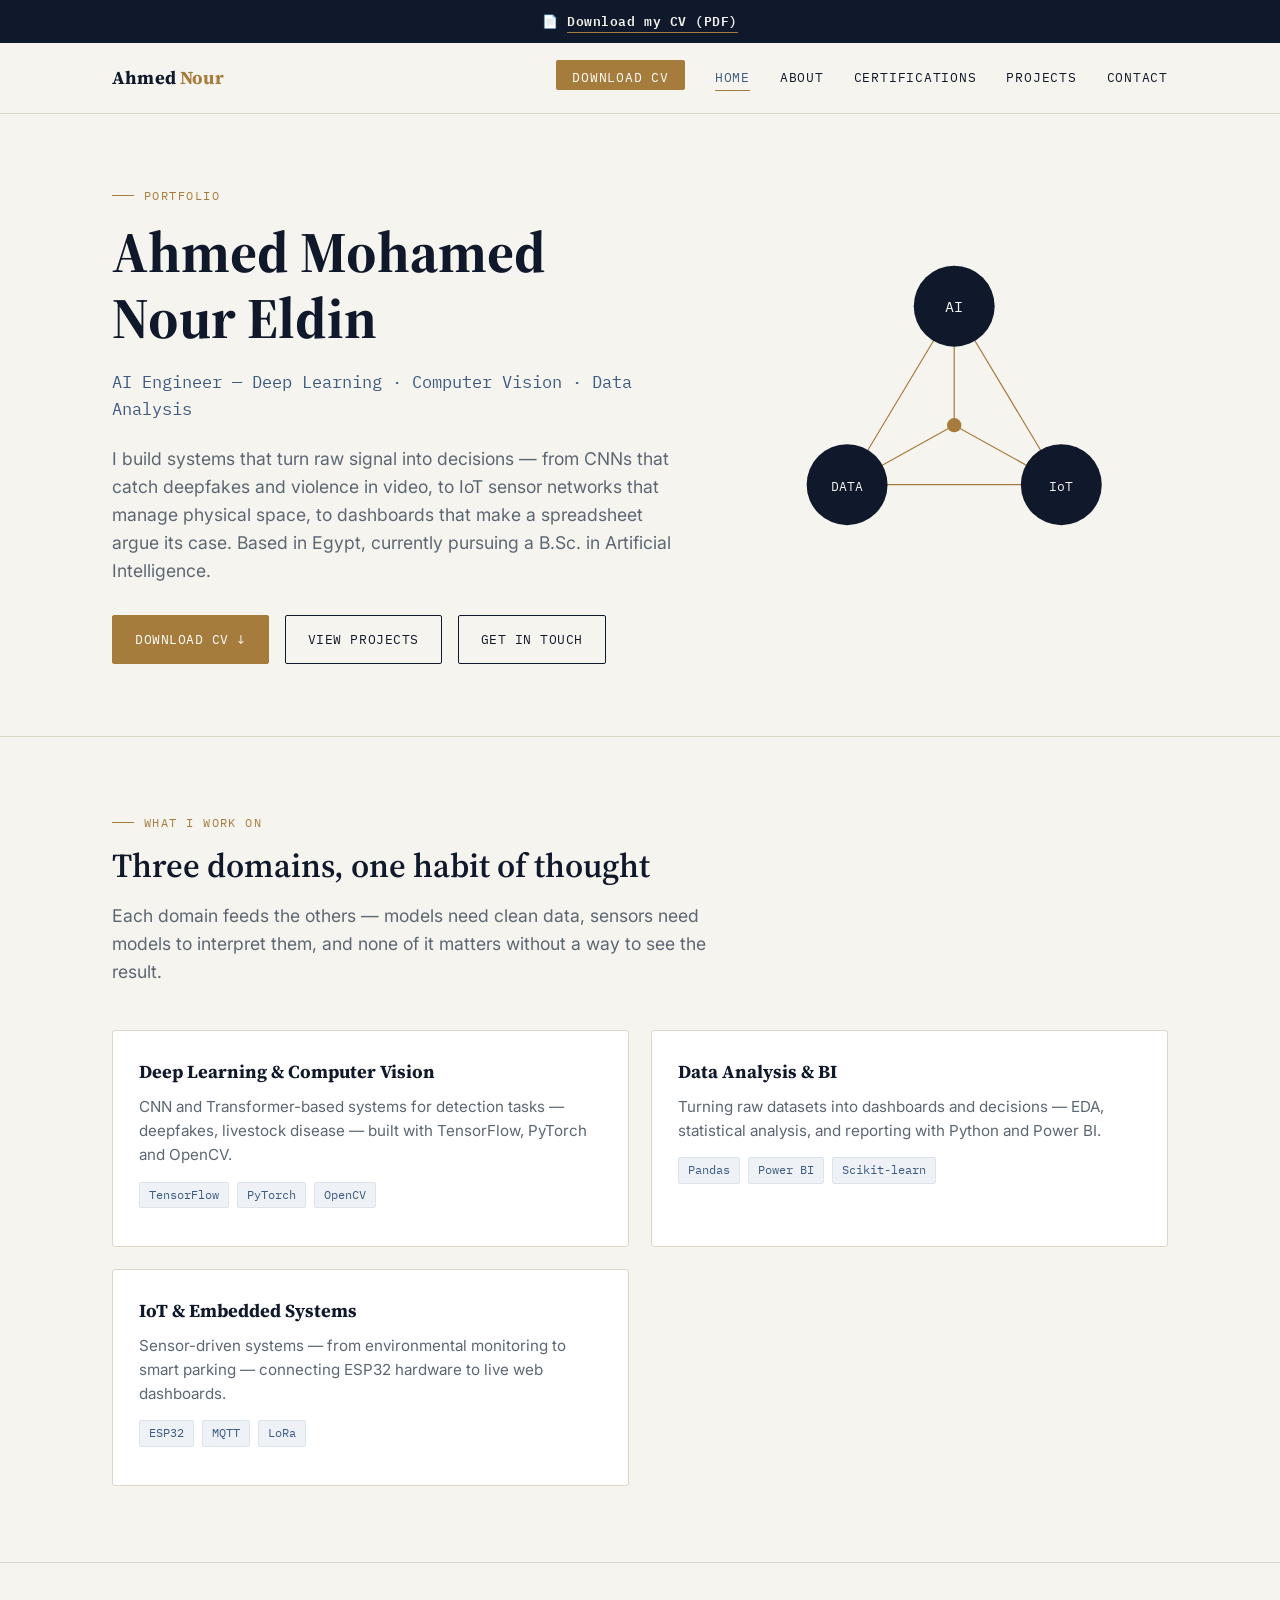
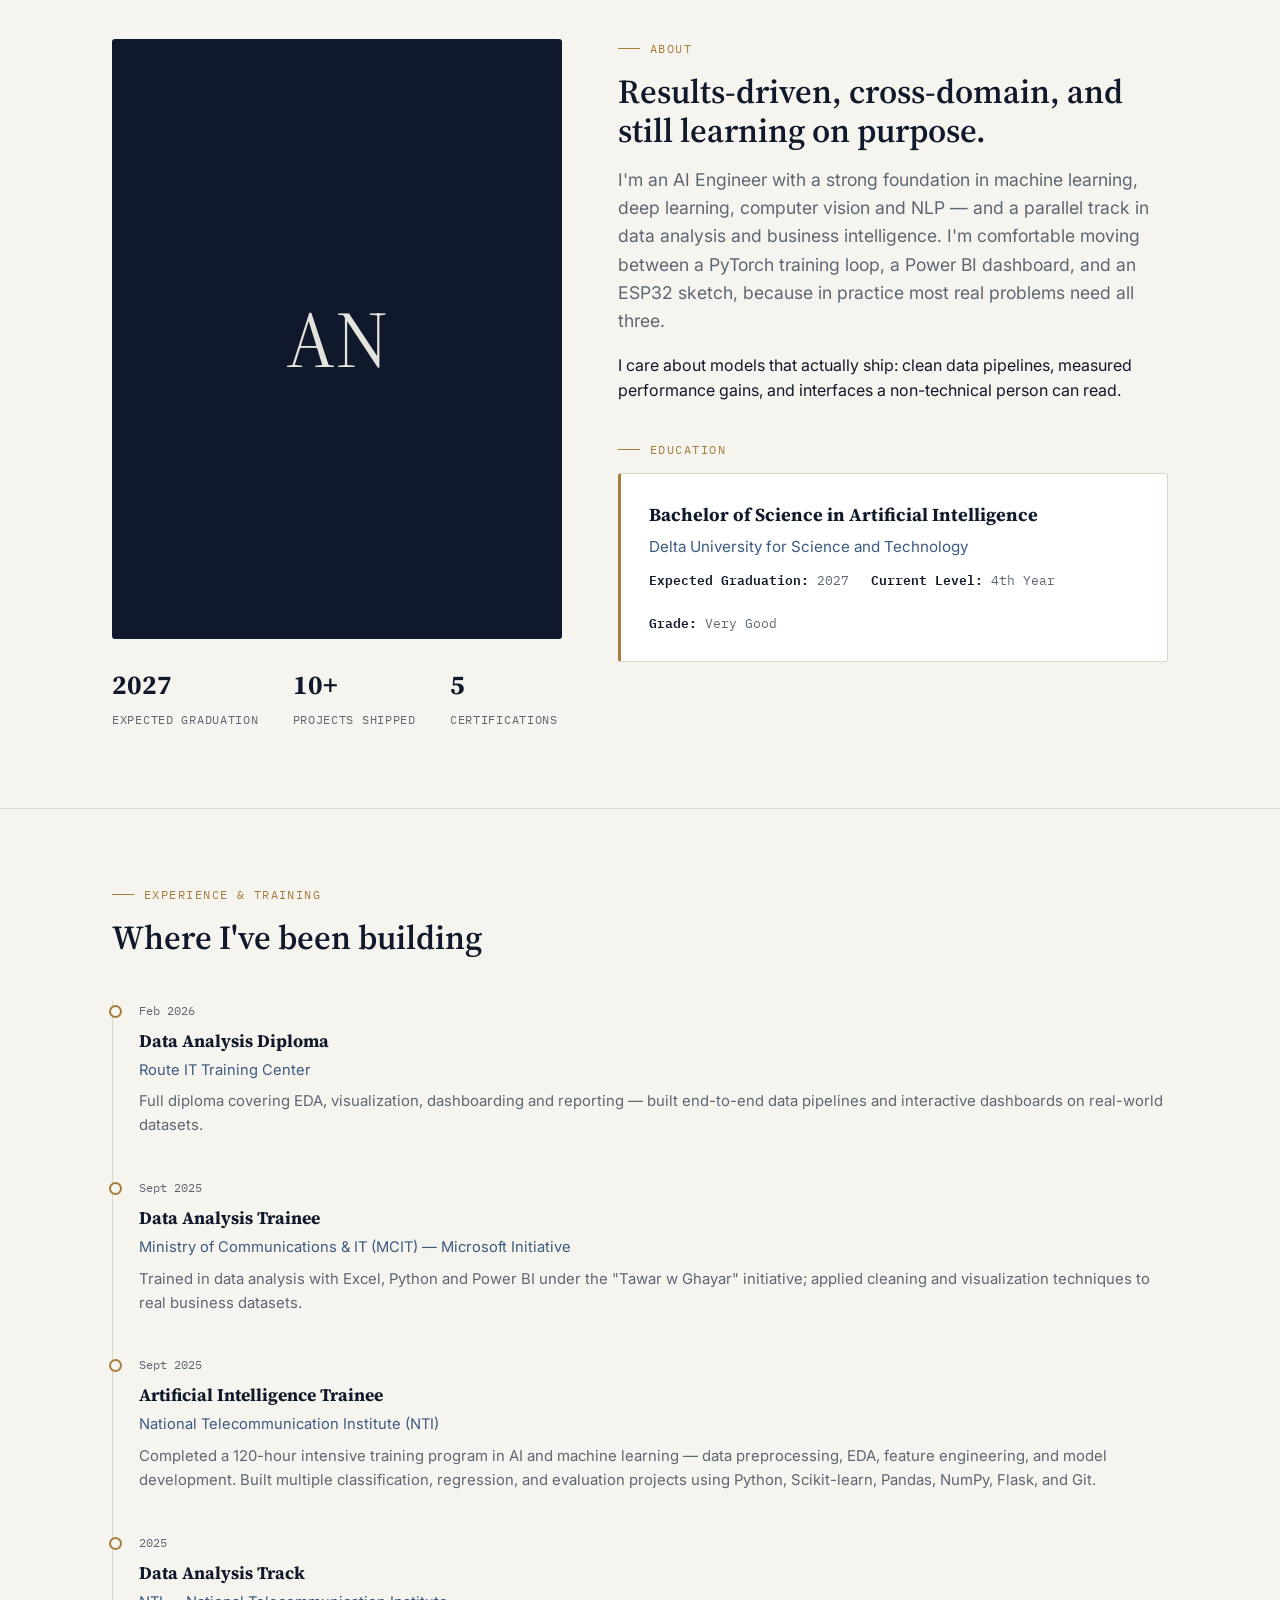
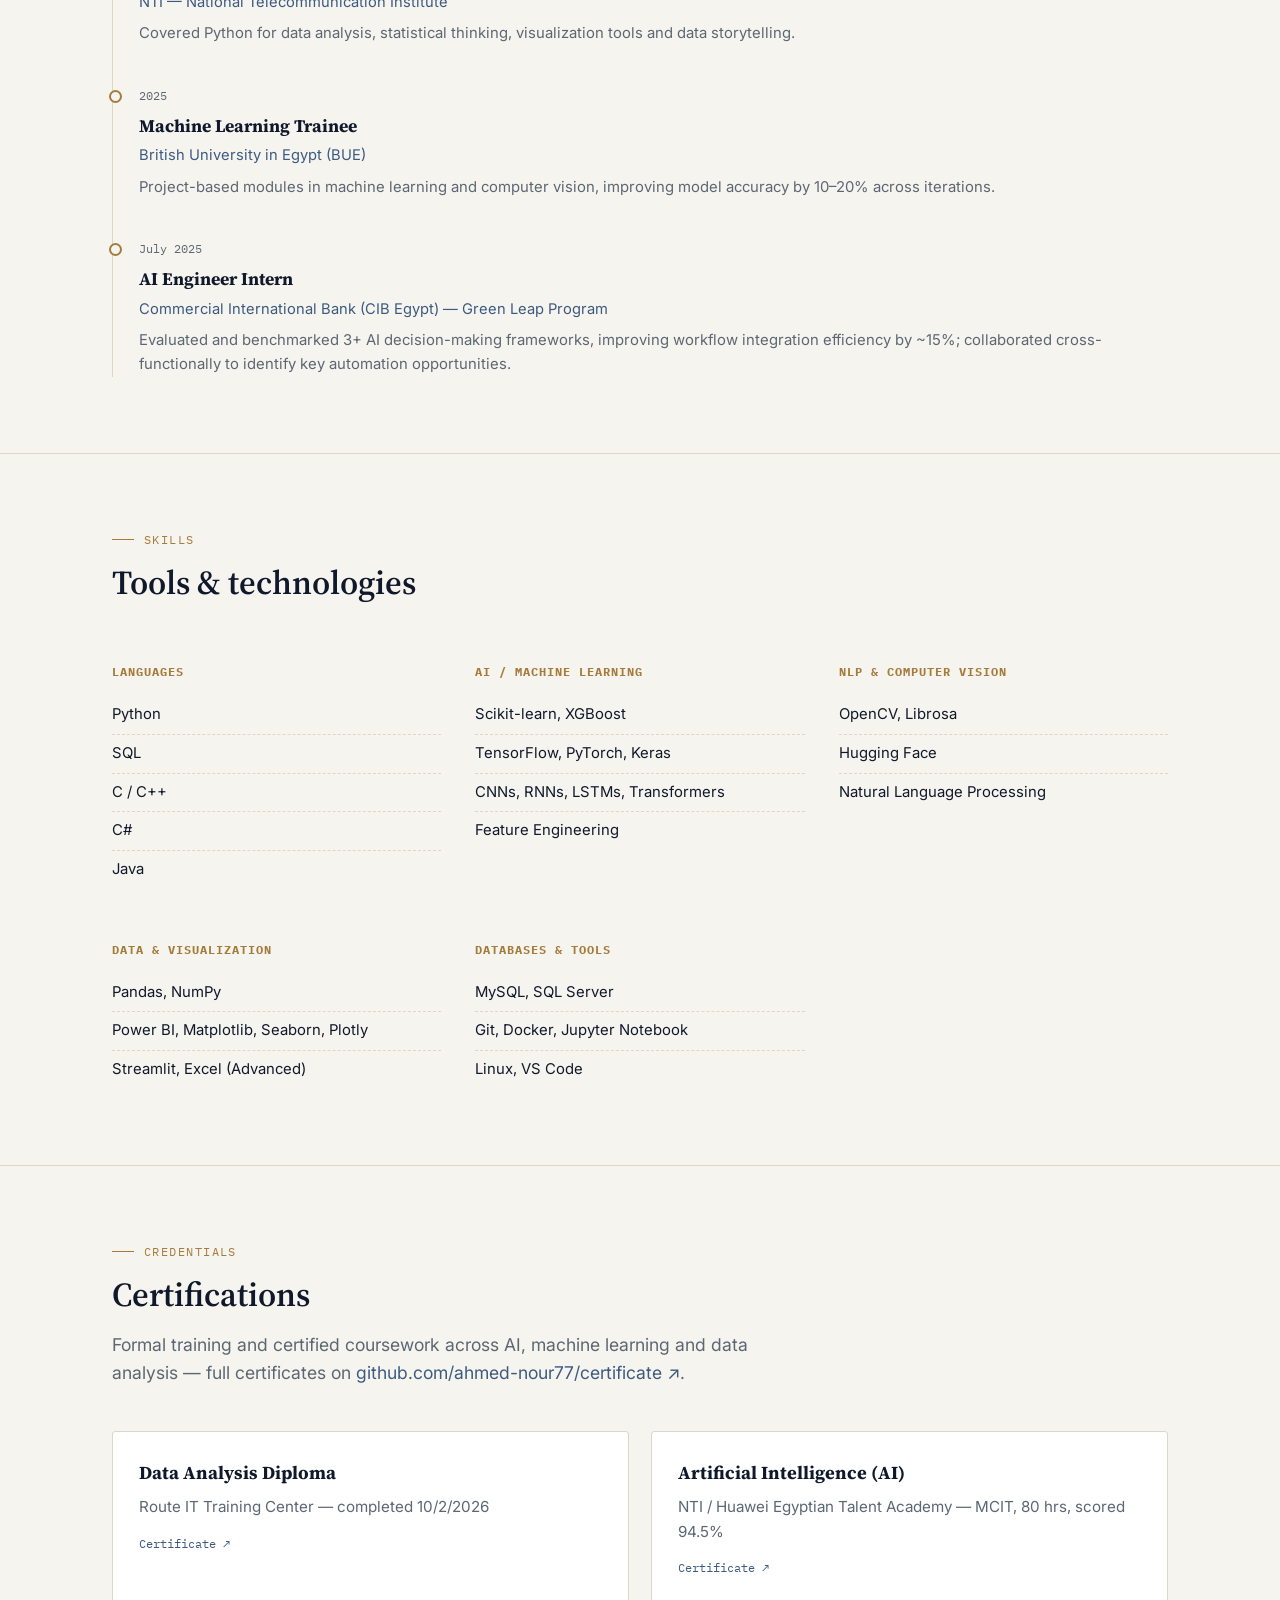
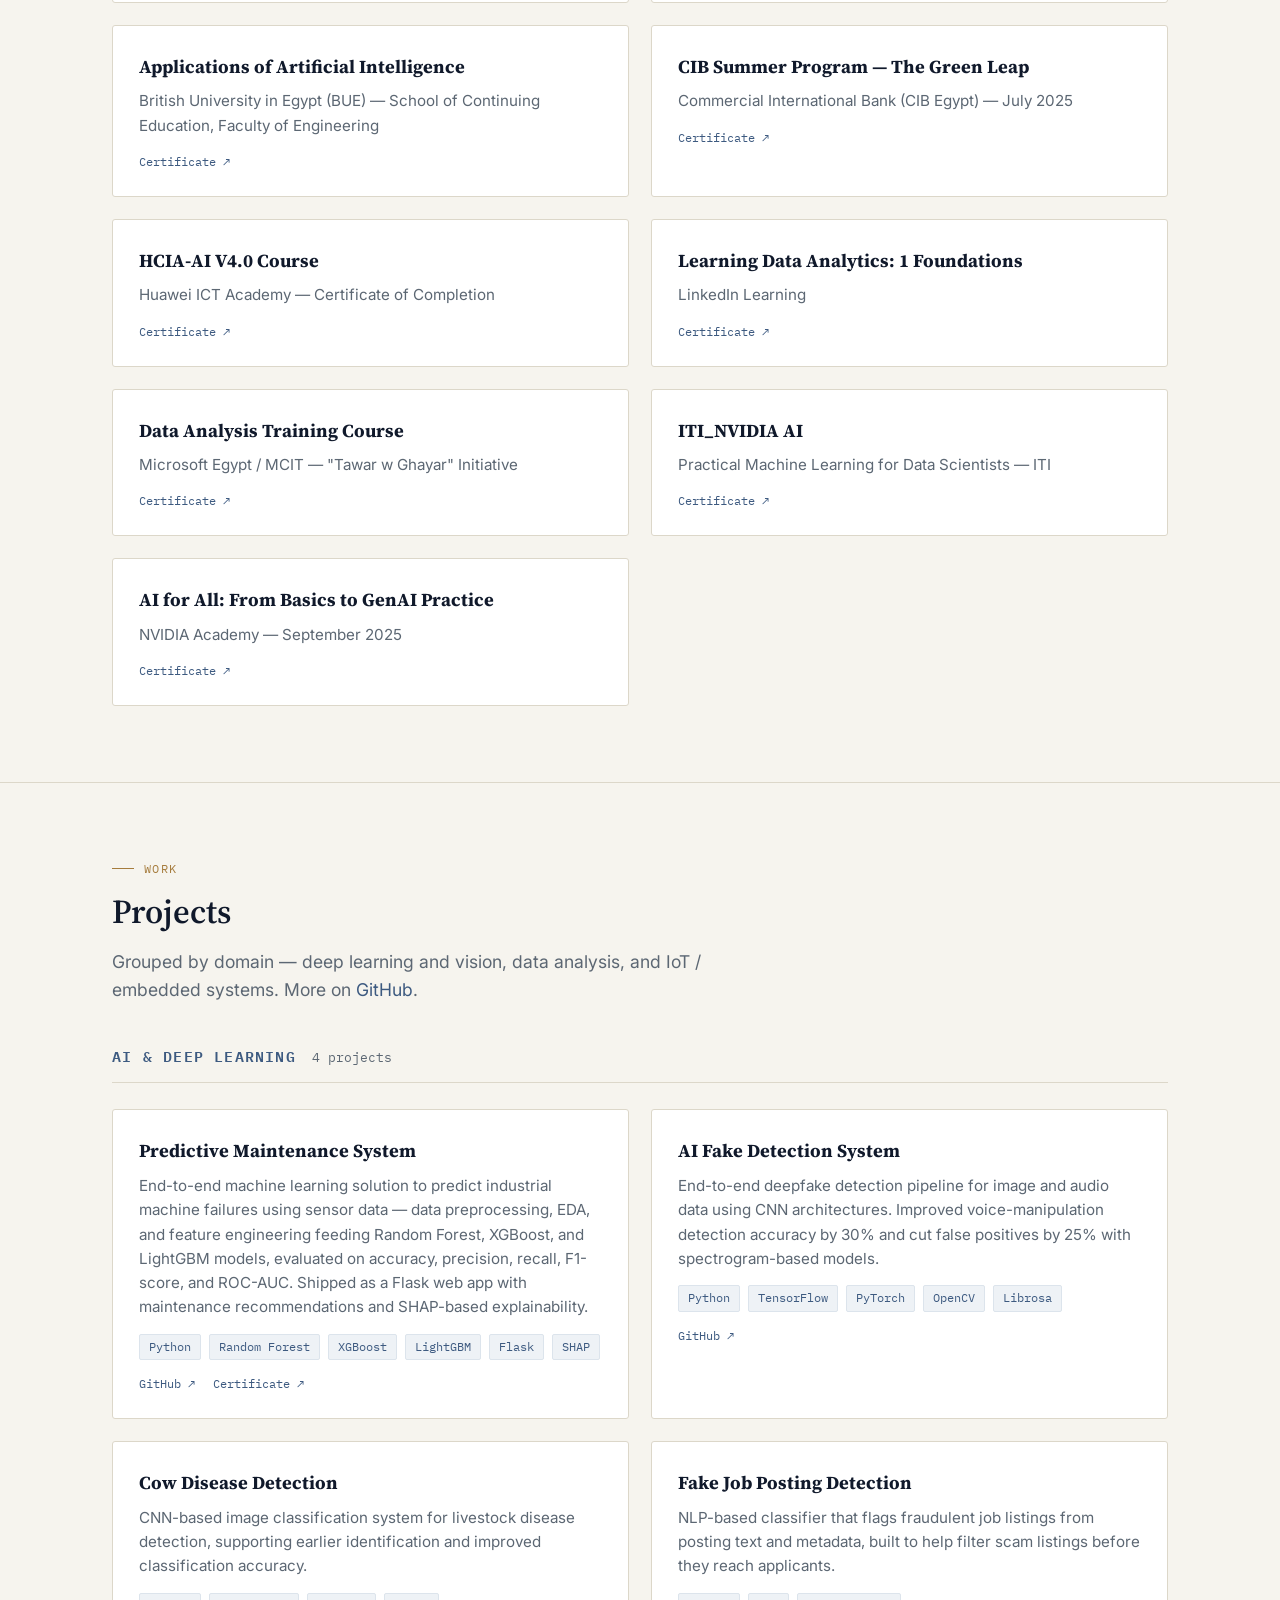
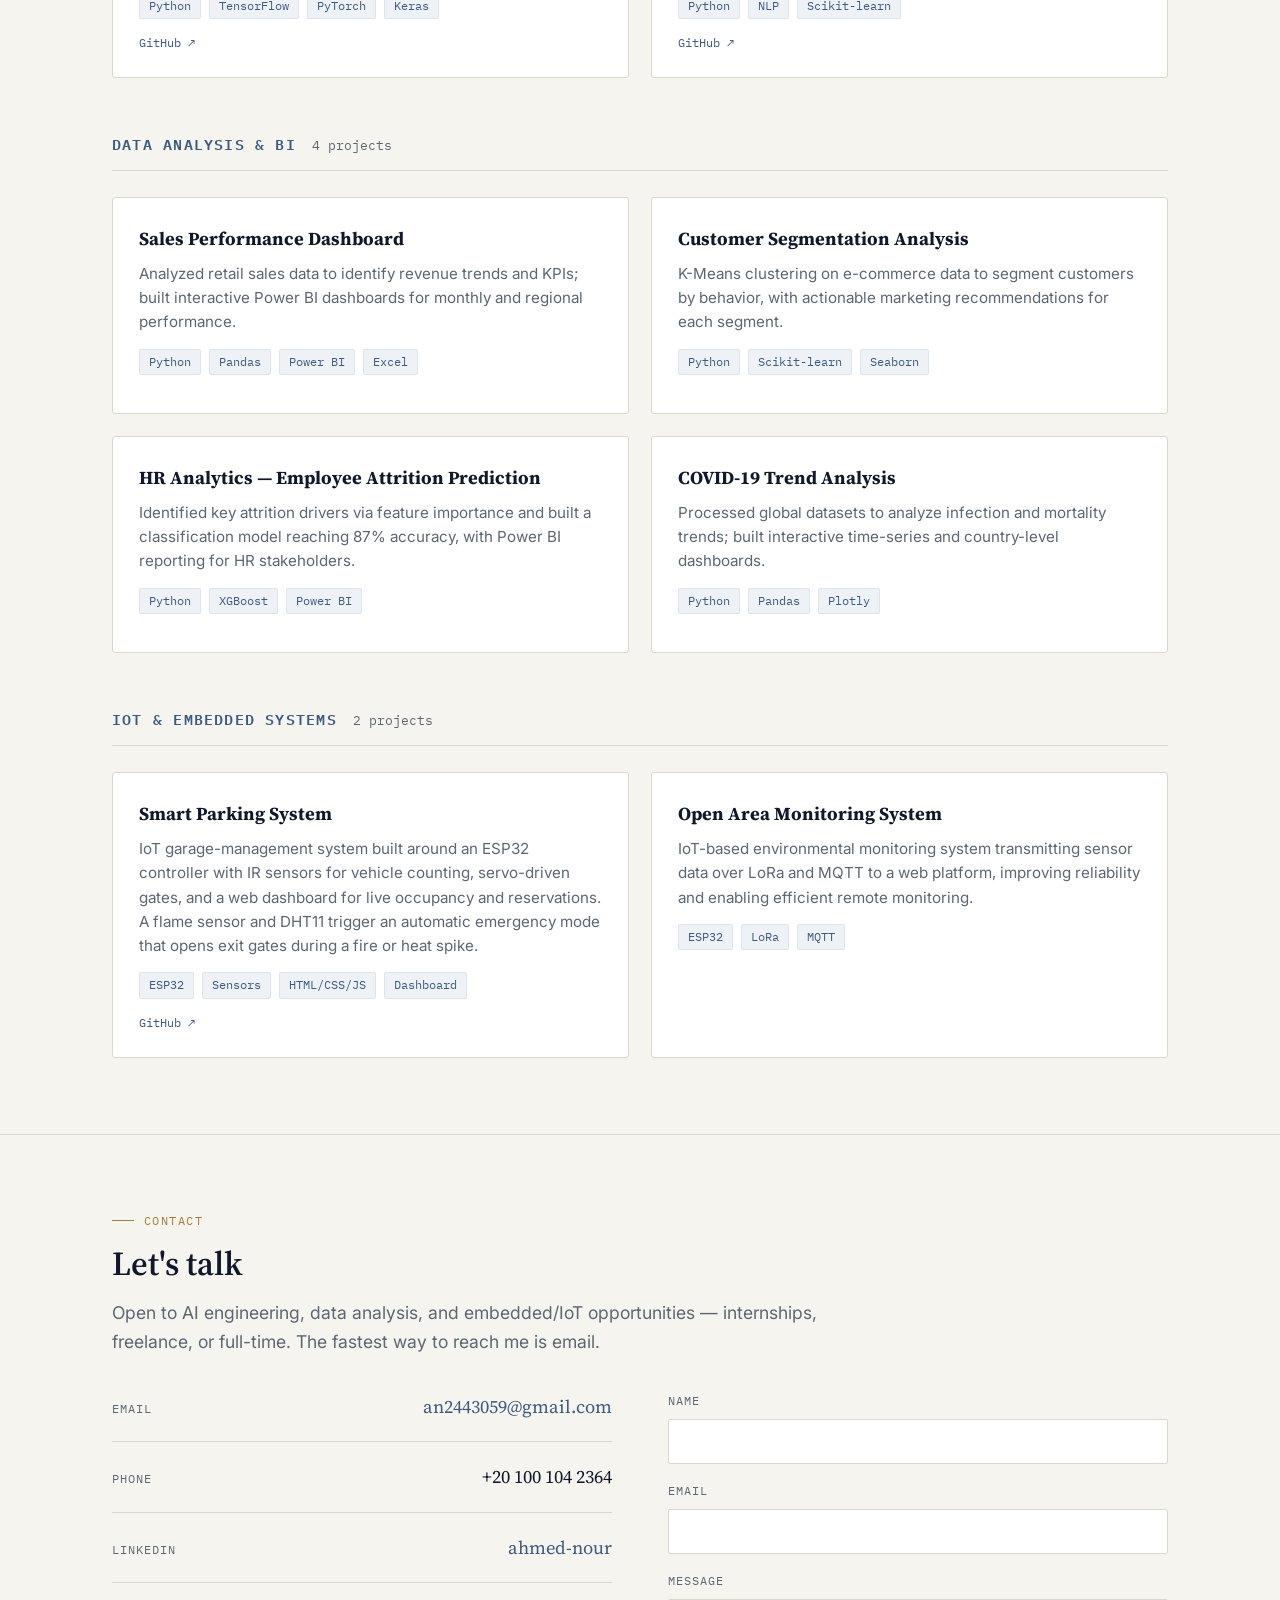
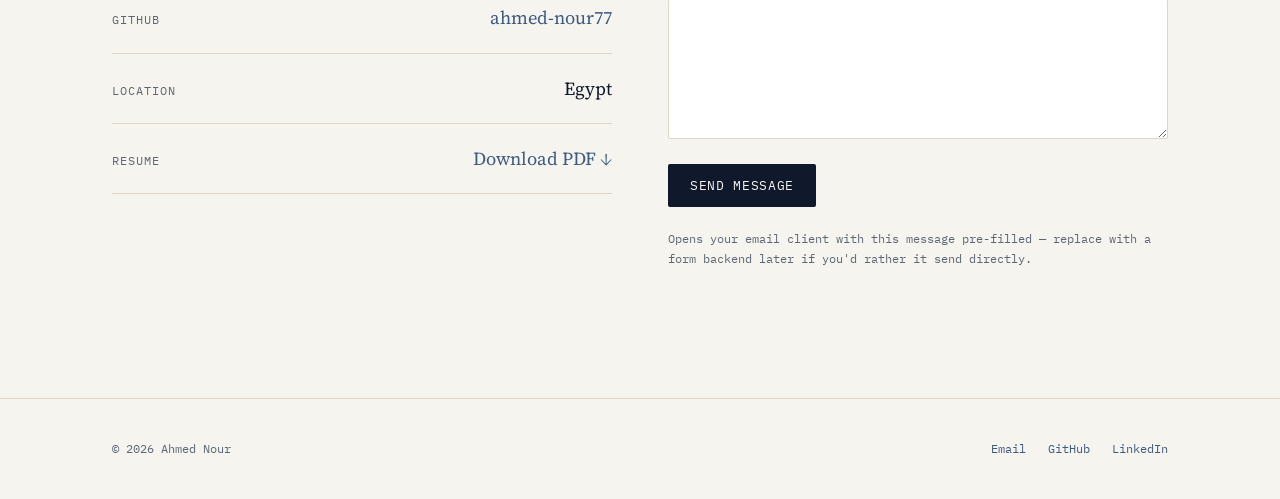
==== portfolio (2).html @ db475f14 "Initial commit" ====
<!DOCTYPE html>
<html lang="en">
<head>
<meta charset="UTF-8">
<meta name="viewport" content="width=device-width, initial-scale=1.0">
<title>Ahmed Nour — AI &amp; Data Engineer</title>
<meta name="description" content="Portfolio of Ahmed Mohamed Nour Eldin — AI Engineer specializing in deep learning, computer vision, data analysis and embedded systems.">
<style>
@import url('https://fonts.googleapis.com/css2?family=Source+Serif+4:opsz,wght@8..60,400;8..60,500;8..60,600;8..60,700&family=Inter:wght@400;500;600&family=IBM+Plex+Mono:wght@400;500&display=swap');

:root{
  --ink:#10192B; --paper:#F6F4EE; --steel:#3D5A80; --steel-dim:#6B85A3;
  --brass:#A67C3D; --slate:#5C6773; --line:#DCD7C9; --card:#FFFFFF;
  --serif:'Source Serif 4', Georgia, serif;
  --sans:'Inter', -apple-system, BlinkMacSystemFont, sans-serif;
  --mono:'IBM Plex Mono', 'Courier New', monospace;
  --wrap:1120px;
}
*{ box-sizing:border-box; }
html{ scroll-behavior:smooth; }
body{ margin:0; background:var(--paper); color:var(--ink); font-family:var(--sans); font-size:16px; line-height:1.6; -webkit-font-smoothing:antialiased; }
a{ color:var(--steel); text-decoration:none; }
a:hover{ color:var(--brass); }
a:focus-visible, button:focus-visible{ outline:2px solid var(--brass); outline-offset:3px; }
img, svg{ max-width:100%; display:block; }
.wrap{ max-width:var(--wrap); margin:0 auto; padding:0 32px; }
h1,h2,h3{ font-family:var(--serif); font-weight:600; line-height:1.15; margin:0 0 .5em 0; color:var(--ink); }
h1{ font-size:clamp(2.4rem,5vw,3.6rem); font-weight:700; }
h2{ font-size:clamp(1.6rem,3vw,2.1rem); }
h3{ font-size:1.2rem; }
p{ margin:0 0 1em 0; color:var(--ink); }
.lede{ color:var(--slate); font-size:1.1rem; }
.eyebrow{ font-family:var(--mono); font-size:.75rem; letter-spacing:.12em; text-transform:uppercase; color:var(--brass); display:flex; align-items:center; gap:10px; margin-bottom:14px; }
.eyebrow::before{ content:""; width:22px; height:1px; background:var(--brass); display:inline-block; }

/* Prominent CV bar at the very top */
.cv-bar{
  background:var(--ink); color:var(--paper); text-align:center;
  font-family:var(--mono); font-size:.8rem; letter-spacing:.04em;
  padding:11px 16px;
}
.cv-bar a{ color:var(--paper); border-bottom:1px solid var(--brass); font-weight:600; }
.cv-bar a:hover{ color:var(--brass); }

header.site{ border-bottom:1px solid var(--line); background:rgba(246,244,238,.92); backdrop-filter:blur(6px); position:sticky; top:0; z-index:50; }
.nav{ display:flex; align-items:center; justify-content:space-between; padding:20px 32px; max-width:var(--wrap); margin:0 auto; }
.brand{ font-family:var(--serif); font-weight:700; font-size:1.15rem; color:var(--ink); letter-spacing:.01em; }
.brand span{ color:var(--brass); }
.nav-links{ display:flex; align-items:center; gap:30px; list-style:none; margin:0; padding:0; font-family:var(--mono); font-size:.8rem; letter-spacing:.06em; text-transform:uppercase; }
.nav-links a{ color:var(--ink); padding-bottom:4px; border-bottom:1px solid transparent; }
.nav-links a:hover, .nav-links a.active{ color:var(--steel); border-bottom-color:var(--brass); }
.nav-cv{ background:var(--brass); color:#fff !important; padding:9px 16px; border-radius:2px; border-bottom:none !important; }
.nav-cv:hover{ background:var(--ink); color:var(--paper) !important; }
.nav-toggle{ display:none; }
@media (max-width:760px){
  .nav-links{ position:fixed; inset:64px 0 auto 0; background:var(--paper); flex-direction:column; align-items:flex-start; gap:0; border-bottom:1px solid var(--line); max-height:0; overflow:hidden; transition:max-height .25s ease; }
  .nav-links.open{ max-height:360px; }
  .nav-links li{ border-top:1px solid var(--line); width:100%; }
  .nav-links a{ display:block; padding:16px 32px; border-bottom:none; }
  .nav-cv{ margin:14px 32px; display:inline-block; }
  .nav-toggle{ display:block; background:none; border:1px solid var(--line); border-radius:4px; width:38px; height:34px; cursor:pointer; position:relative; }
  .nav-toggle span, .nav-toggle::before, .nav-toggle::after{ content:""; position:absolute; left:8px; right:8px; height:1.5px; background:var(--ink); }
  .nav-toggle::before{ top:11px; } .nav-toggle span{ top:16.5px; } .nav-toggle::after{ top:22px; }
}

.hero{ padding:72px 0 72px; position:relative; overflow:hidden; }
.hero-grid{ display:grid; grid-template-columns:1.15fr .85fr; gap:48px; align-items:center; }
.hero h1{ margin-bottom:.3em; }
.hero .role{ font-family:var(--mono); color:var(--steel); font-size:1.05rem; margin-bottom:22px; }
.hero .actions{ display:flex; gap:16px; margin-top:30px; flex-wrap:wrap; }
.btn{ font-family:var(--mono); font-size:.82rem; letter-spacing:.04em; text-transform:uppercase; padding:13px 22px; border:1px solid var(--ink); border-radius:2px; display:inline-block; color:var(--ink); transition:background .15s,color .15s,border-color .15s; cursor:pointer; }
.btn:hover{ background:var(--ink); color:var(--paper); }
.btn.primary{ background:var(--brass); color:#fff; border-color:var(--brass); }
.btn.primary:hover{ background:var(--ink); border-color:var(--ink); color:var(--paper); }
@media (max-width:820px){ .hero-grid{ grid-template-columns:1fr; } .hero .diagram{ order:-1; max-width:280px; margin:0 auto 20px; } }

section{ padding:76px 0; border-top:1px solid var(--line); }
section.no-border{ border-top:none; }
.section-head{ max-width:640px; margin-bottom:44px; }

.domain{ margin-bottom:58px; } .domain:last-child{ margin-bottom:0; }
.domain-head{ display:flex; align-items:baseline; gap:16px; margin-bottom:26px; border-bottom:1px solid var(--line); padding-bottom:14px; }
.domain-head h3{ font-family:var(--mono); text-transform:uppercase; letter-spacing:.08em; font-size:.95rem; color:var(--steel); margin:0; }
.domain-head .count{ font-family:var(--mono); color:var(--slate); font-size:.8rem; }

.grid{ display:grid; grid-template-columns:repeat(2,1fr); gap:22px; }
@media (max-width:720px){ .grid{ grid-template-columns:1fr; } }
.card{ background:var(--card); border:1px solid var(--line); padding:26px 26px 24px; border-radius:3px; transition:border-color .15s; }
.card:hover{ border-color:var(--steel); }
.card h4{ font-family:var(--serif); font-size:1.15rem; margin:0 0 8px; color:var(--ink); }
.card p{ color:var(--slate); font-size:.95rem; margin-bottom:14px; }
.tags{ display:flex; flex-wrap:wrap; gap:8px; margin-bottom:14px; }
.tag{ font-family:var(--mono); font-size:.72rem; color:var(--steel); background:#EEF2F6; border:1px solid #DCE4EC; padding:3px 9px; border-radius:2px; }
.card-links{ display:flex; gap:18px; font-family:var(--mono); font-size:.78rem; }
.card-links a::after{ content:" ↗"; }

.skill-cols{ display:grid; grid-template-columns:repeat(3,1fr); gap:34px; }
@media (max-width:820px){ .skill-cols{ grid-template-columns:1fr 1fr; } }
@media (max-width:560px){ .skill-cols{ grid-template-columns:1fr; } }
.skill-col h4{ font-family:var(--mono); font-size:.78rem; letter-spacing:.08em; text-transform:uppercase; color:var(--brass); margin-bottom:14px; }
.skill-col ul{ list-style:none; margin:0; padding:0; }
.skill-col li{ padding:7px 0; border-bottom:1px dashed var(--line); font-size:.93rem; color:var(--ink); }
.skill-col li:last-child{ border-bottom:none; }

.timeline{ position:relative; padding-left:26px; border-left:1px solid var(--line); }
.tl-item{ position:relative; padding-bottom:40px; } .tl-item:last-child{ padding-bottom:0; }
.tl-item::before{ content:""; position:absolute; left:-30px; top:4px; width:9px; height:9px; border-radius:50%; background:var(--paper); border:2px solid var(--brass); }
.tl-date{ font-family:var(--mono); font-size:.78rem; color:var(--slate); margin-bottom:6px; display:block; }
.tl-item h4{ font-family:var(--serif); font-size:1.1rem; margin:0 0 4px; }
.tl-item .org{ color:var(--steel); font-size:.92rem; margin-bottom:8px; display:block; }
.tl-item p{ color:var(--slate); font-size:.93rem; margin-bottom:0; }

/* Education card */
.edu-card{ background:var(--card); border:1px solid var(--line); border-left:3px solid var(--brass); border-radius:3px; padding:26px 28px; }
.edu-card h4{ margin:0 0 6px; font-family:var(--serif); font-size:1.15rem; }
.edu-card .school{ color:var(--steel); font-size:.95rem; margin-bottom:10px; display:block; }
.edu-meta{ display:flex; gap:22px; flex-wrap:wrap; font-family:var(--mono); font-size:.8rem; color:var(--slate); margin-top:10px; }
.edu-meta b{ color:var(--ink); font-weight:600; }

footer.site{ border-top:1px solid var(--line); padding:40px 0; margin-top:40px; }
.footer-row{ display:flex; justify-content:space-between; align-items:center; flex-wrap:wrap; gap:16px; font-family:var(--mono); font-size:.78rem; color:var(--slate); }
.footer-links{ display:flex; gap:22px; }

.about-grid{ display:grid; grid-template-columns:.9fr 1.1fr; gap:56px; }
@media (max-width:820px){ .about-grid{ grid-template-columns:1fr; } }
.about-photo{ width:100%; aspect-ratio:3/4; background:var(--ink); border-radius:3px; position:relative; overflow:hidden; }
.about-photo .initials{ position:absolute; inset:0; display:flex; align-items:center; justify-content:center; font-family:var(--serif); font-size:5rem; color:rgba(246,244,238,.92); }
.stat-row{ display:flex; gap:34px; margin-top:24px; flex-wrap:wrap; }
.stat{ font-family:var(--mono); }
.stat b{ display:block; font-family:var(--serif); font-size:1.7rem; color:var(--ink); }
.stat span{ font-size:.74rem; color:var(--slate); text-transform:uppercase; letter-spacing:.06em; }

.contact-grid{ display:grid; grid-template-columns:1fr 1fr; gap:56px; }
@media (max-width:820px){ .contact-grid{ grid-template-columns:1fr; } }
.contact-list{ list-style:none; margin:0; padding:0; }
.contact-list li{ padding:20px 0; border-bottom:1px solid var(--line); display:flex; justify-content:space-between; align-items:baseline; gap:16px; }
.contact-list li:first-child{ padding-top:0; }
.contact-list .label{ font-family:var(--mono); font-size:.74rem; text-transform:uppercase; letter-spacing:.08em; color:var(--slate); }
.contact-list .value{ font-family:var(--serif); font-size:1.15rem; }
form.contact-form{ display:flex; flex-direction:column; gap:18px; }
.field label{ display:block; font-family:var(--mono); font-size:.74rem; text-transform:uppercase; letter-spacing:.08em; color:var(--slate); margin-bottom:8px; }
.field input, .field textarea{ width:100%; border:1px solid var(--line); background:var(--card); padding:12px 14px; font-family:var(--sans); font-size:.95rem; border-radius:2px; color:var(--ink); }
.field input:focus, .field textarea:focus{ outline:none; border-color:var(--steel); }
form.contact-form button{ font-family:var(--mono); text-transform:uppercase; letter-spacing:.05em; font-size:.82rem; padding:13px 22px; background:var(--ink); color:var(--paper); border:none; border-radius:2px; cursor:pointer; align-self:flex-start; transition:background .15s; }
form.contact-form button:hover{ background:var(--brass); }
.form-note{ font-family:var(--mono); font-size:.78rem; color:var(--slate); margin-top:4px; }

.center{ text-align:center; }
.max-w{ max-width:720px; }
</style>
</head>
<body>

<div class="cv-bar">📄 <a href="Ahmed_Nour_CV.pdf" download>Download my CV (PDF)</a></div>

<header class="site">
  <nav class="nav">
    <a class="brand" href="#home">Ahmed <span>Nour</span></a>
    <button class="nav-toggle" aria-label="Toggle menu"><span></span></button>
    <ul class="nav-links">
      <li><a class="nav-cv" href="Ahmed_Nour_CV.pdf" download>Download CV</a></li>
      <li><a href="#home">Home</a></li>
      <li><a href="#about">About</a></li>
      <li><a href="#certifications">Certifications</a></li>
      <li><a href="#projects">Projects</a></li>
      <li><a href="#contact">Contact</a></li>
    </ul>
  </nav>
</header>

<main>

  <!-- ================= HOME ================= -->
  <section id="home" class="hero no-border">
    <div class="wrap hero-grid">
      <div>
        <div class="eyebrow">Portfolio</div>
        <h1>Ahmed Mohamed<br>Nour Eldin</h1>
        <div class="role">AI Engineer — Deep Learning · Computer Vision · Data Analysis</div>
        <p class="lede max-w">I build systems that turn raw signal into decisions — from CNNs that catch deepfakes and violence in video, to IoT sensor networks that manage physical space, to dashboards that make a spreadsheet argue its case. Based in Egypt, currently pursuing a B.Sc. in Artificial Intelligence.</p>
        <div class="actions">
          <a class="btn primary" href="Ahmed_Nour_CV.pdf" download>Download CV ↓</a>
          <a class="btn" href="#projects">View Projects</a>
          <a class="btn" href="#contact">Get in Touch</a>
        </div>
      </div>
      <div class="diagram" aria-hidden="true">
        <svg viewBox="0 0 360 360" xmlns="http://www.w3.org/2000/svg">
          <g fill="none" stroke="#A67C3D" stroke-width="1">
            <line x1="180" y1="80" x2="90" y2="230"/>
            <line x1="180" y1="80" x2="270" y2="230"/>
            <line x1="90" y1="230" x2="270" y2="230"/>
            <line x1="180" y1="80" x2="180" y2="180"/>
            <line x1="180" y1="180" x2="90" y2="230"/>
            <line x1="180" y1="180" x2="270" y2="230"/>
          </g>
          <g>
            <circle cx="180" cy="80" r="34" fill="#10192B"/>
            <text x="180" y="85" text-anchor="middle" font-family="IBM Plex Mono, monospace" font-size="13" fill="#F6F4EE">AI</text>
            <circle cx="90" cy="230" r="34" fill="#10192B"/>
            <text x="90" y="235" text-anchor="middle" font-family="IBM Plex Mono, monospace" font-size="11" fill="#F6F4EE">DATA</text>
            <circle cx="270" cy="230" r="34" fill="#10192B"/>
            <text x="270" y="235" text-anchor="middle" font-family="IBM Plex Mono, monospace" font-size="11" fill="#F6F4EE">IoT</text>
            <circle cx="180" cy="180" r="6" fill="#A67C3D"/>
          </g>
        </svg>
      </div>
    </div>
  </section>

  <section>
    <div class="wrap">
      <div class="section-head">
        <div class="eyebrow">What I work on</div>
        <h2>Three domains, one habit of thought</h2>
        <p class="lede">Each domain feeds the others — models need clean data, sensors need models to interpret them, and none of it matters without a way to see the result.</p>
      </div>
      <div class="grid">
        <div class="card">
          <h4>Deep Learning &amp; Computer Vision</h4>
          <p>CNN and Transformer-based systems for detection tasks — deepfakes, livestock disease — built with TensorFlow, PyTorch and OpenCV.</p>
          <div class="tags"><span class="tag">TensorFlow</span><span class="tag">PyTorch</span><span class="tag">OpenCV</span></div>
        </div>
        <div class="card">
          <h4>Data Analysis &amp; BI</h4>
          <p>Turning raw datasets into dashboards and decisions — EDA, statistical analysis, and reporting with Python and Power BI.</p>
          <div class="tags"><span class="tag">Pandas</span><span class="tag">Power BI</span><span class="tag">Scikit-learn</span></div>
        </div>
        <div class="card">
          <h4>IoT &amp; Embedded Systems</h4>
          <p>Sensor-driven systems — from environmental monitoring to smart parking — connecting ESP32 hardware to live web dashboards.</p>
          <div class="tags"><span class="tag">ESP32</span><span class="tag">MQTT</span><span class="tag">LoRa</span></div>
        </div>
      </div>
    </div>
  </section>

  <!-- ================= ABOUT ================= -->
  <section id="about">
    <div class="wrap about-grid">
      <div>
        <div class="about-photo"><div class="initials">AN</div></div>
        <div class="stat-row">
          <div class="stat"><b>2027</b><span>Expected graduation</span></div>
          <div class="stat"><b>10+</b><span>Projects shipped</span></div>
          <div class="stat"><b>5</b><span>Certifications</span></div>
        </div>
      </div>
      <div>
        <div class="eyebrow">About</div>
        <h2>Results-driven, cross-domain, and still learning on purpose.</h2>
        <p class="lede">I'm an AI Engineer with a strong foundation in machine learning, deep learning, computer vision and NLP — and a parallel track in data analysis and business intelligence. I'm comfortable moving between a PyTorch training loop, a Power BI dashboard, and an ESP32 sketch, because in practice most real problems need all three.</p>
        <p>I care about models that actually ship: clean data pipelines, measured performance gains, and interfaces a non-technical person can read.</p>

        <div class="eyebrow" style="margin-top:36px;">Education</div>
        <div class="edu-card">
          <h4>Bachelor of Science in Artificial Intelligence</h4>
          <span class="school">Delta University for Science and Technology</span>
          <div class="edu-meta">
            <span><b>Expected Graduation:</b> 2027</span>
            <span><b>Current Level:</b> 4th Year</span>
            <span><b>Grade:</b> Very Good</span>
          </div>
        </div>
      </div>
    </div>
  </section>

  <section>
    <div class="wrap">
      <div class="section-head">
        <div class="eyebrow">Experience &amp; Training</div>
        <h2>Where I've been building</h2>
      </div>
      <div class="timeline">
        <div class="tl-item">
          <span class="tl-date">Feb 2026</span>
          <h4>Data Analysis Diploma</h4>
          <span class="org">Route IT Training Center</span>
          <p>Full diploma covering EDA, visualization, dashboarding and reporting — built end-to-end data pipelines and interactive dashboards on real-world datasets.</p>
        </div>
        <div class="tl-item">
          <span class="tl-date">Sept 2025</span>
          <h4>Data Analysis Trainee</h4>
          <span class="org">Ministry of Communications &amp; IT (MCIT) — Microsoft Initiative</span>
          <p>Trained in data analysis with Excel, Python and Power BI under the "Tawar w Ghayar" initiative; applied cleaning and visualization techniques to real business datasets.</p>
        </div>
        <div class="tl-item">
          <span class="tl-date">Sept 2025</span>
          <h4>Artificial Intelligence Trainee</h4>
          <span class="org">National Telecommunication Institute (NTI)</span>
          <p>Completed a 120-hour intensive training program in AI and machine learning — data preprocessing, EDA, feature engineering, and model development. Built multiple classification, regression, and evaluation projects using Python, Scikit-learn, Pandas, NumPy, Flask, and Git.</p>
        </div>
        <div class="tl-item">
          <span class="tl-date">2025</span>
          <h4>Data Analysis Track</h4>
          <span class="org">NTI — National Telecommunication Institute</span>
          <p>Covered Python for data analysis, statistical thinking, visualization tools and data storytelling.</p>
        </div>
        <div class="tl-item">
          <span class="tl-date">2025</span>
          <h4>Machine Learning Trainee</h4>
          <span class="org">British University in Egypt (BUE)</span>
          <p>Project-based modules in machine learning and computer vision, improving model accuracy by 10–20% across iterations.</p>
        </div>
        <div class="tl-item">
          <span class="tl-date">July 2025</span>
          <h4>AI Engineer Intern</h4>
          <span class="org">Commercial International Bank (CIB Egypt) — Green Leap Program</span>
          <p>Evaluated and benchmarked 3+ AI decision-making frameworks, improving workflow integration efficiency by ~15%; collaborated cross-functionally to identify key automation opportunities.</p>
        </div>
      </div>
    </div>
  </section>

  <section>
    <div class="wrap">
      <div class="section-head">
        <div class="eyebrow">Skills</div>
        <h2>Tools &amp; technologies</h2>
      </div>
      <div class="skill-cols">
        <div class="skill-col">
          <h4>Languages</h4>
          <ul><li>Python</li><li>SQL</li><li>C / C++</li><li>C#</li><li>Java</li></ul>
        </div>
        <div class="skill-col">
          <h4>AI / Machine Learning</h4>
          <ul><li>Scikit-learn, XGBoost</li><li>TensorFlow, PyTorch, Keras</li><li>CNNs, RNNs, LSTMs, Transformers</li><li>Feature Engineering</li></ul>
        </div>
        <div class="skill-col">
          <h4>NLP &amp; Computer Vision</h4>
          <ul><li>OpenCV, Librosa</li><li>Hugging Face</li><li>Natural Language Processing</li></ul>
        </div>
        <div class="skill-col">
          <h4>Data &amp; Visualization</h4>
          <ul><li>Pandas, NumPy</li><li>Power BI, Matplotlib, Seaborn, Plotly</li><li>Streamlit, Excel (Advanced)</li></ul>
        </div>
        <div class="skill-col">
          <h4>Databases &amp; Tools</h4>
          <ul><li>MySQL, SQL Server</li><li>Git, Docker, Jupyter Notebook</li><li>Linux, VS Code</li></ul>
        </div>
      </div>
    </div>
  </section>

  <!-- ================= CERTIFICATIONS ================= -->
  <section id="certifications">
    <div class="wrap">
      <div class="section-head">
        <div class="eyebrow">Credentials</div>
        <h2>Certifications</h2>
        <p class="lede">Formal training and certified coursework across AI, machine learning and data analysis — full certificates on <a href="https://github.com/ahmed-nour77/certificate" target="_blank" rel="noopener">github.com/ahmed-nour77/certificate ↗</a>.</p>
      </div>
      <div class="grid">
        <div class="card">
          <h4>Data Analysis Diploma</h4>
          <p>Route IT Training Center — completed 10/2/2026</p>
          <div class="card-links"><a href="https://github.com/ahmed-nour77/certificate" target="_blank" rel="noopener">Certificate</a></div>
        </div>
        <div class="card">
          <h4>Artificial Intelligence (AI)</h4>
          <p>NTI / Huawei Egyptian Talent Academy — MCIT, 80 hrs, scored 94.5%</p>
          <div class="card-links"><a href="https://github.com/ahmed-nour77/certificate" target="_blank" rel="noopener">Certificate</a></div>
        </div>
        <div class="card">
          <h4>Applications of Artificial Intelligence</h4>
          <p>British University in Egypt (BUE) — School of Continuing Education, Faculty of Engineering</p>
          <div class="card-links"><a href="https://github.com/ahmed-nour77/certificate" target="_blank" rel="noopener">Certificate</a></div>
        </div>
        <div class="card">
          <h4>CIB Summer Program — The Green Leap</h4>
          <p>Commercial International Bank (CIB Egypt) — July 2025</p>
          <div class="card-links"><a href="https://github.com/ahmed-nour77/certificate" target="_blank" rel="noopener">Certificate</a></div>
        </div>
        <div class="card">
          <h4>HCIA-AI V4.0 Course</h4>
          <p>Huawei ICT Academy — Certificate of Completion</p>
          <div class="card-links"><a href="https://github.com/ahmed-nour77/certificate" target="_blank" rel="noopener">Certificate</a></div>
        </div>
        <div class="card">
          <h4>Learning Data Analytics: 1 Foundations</h4>
          <p>LinkedIn Learning</p>
          <div class="card-links"><a href="https://github.com/ahmed-nour77/certificate" target="_blank" rel="noopener">Certificate</a></div>
        </div>
        <div class="card">
          <h4>Data Analysis Training Course</h4>
          <p>Microsoft Egypt / MCIT — "Tawar w Ghayar" Initiative</p>
          <div class="card-links"><a href="https://github.com/ahmed-nour77/certificate" target="_blank" rel="noopener">Certificate</a></div>
        </div>
        <div class="card">
          <h4>ITI_NVIDIA AI</h4>
          <p>Practical Machine Learning for Data Scientists — ITI </p>
          <div class="card-links"><a href="https://github.com/ahmed-nour77/certificate" target="_blank" rel="noopener">Certificate</a></div>
        </div>
        <div class="card">
          <h4>AI for All: From Basics to GenAI Practice</h4>
          <p>NVIDIA Academy — September 2025</p>
          <div class="card-links"><a href="https://github.com/ahmed-nour77/certificate" target="_blank" rel="noopener">Certificate</a></div>
        </div>
      </div>
    </div>
  </section>

  <!-- ================= PROJECTS ================= -->
  <section id="projects">
    <div class="wrap">
      <div class="section-head">
        <div class="eyebrow">Work</div>
        <h2>Projects</h2>
        <p class="lede">Grouped by domain — deep learning and vision, data analysis, and IoT / embedded systems. More on <a href="https://github.com/ahmed-nour77" target="_blank" rel="noopener">GitHub</a>.</p>
      </div>

      <div class="domain">
        <div class="domain-head"><h3>AI &amp; Deep Learning</h3><span class="count">4 projects</span></div>
        <div class="grid">
          <div class="card">
            <h4>Predictive Maintenance System</h4>
            <p>End-to-end machine learning solution to predict industrial machine failures using sensor data — data preprocessing, EDA, and feature engineering feeding Random Forest, XGBoost, and LightGBM models, evaluated on accuracy, precision, recall, F1-score, and ROC-AUC. Shipped as a Flask web app with maintenance recommendations and SHAP-based explainability.</p>
            <div class="tags"><span class="tag">Python</span><span class="tag">Random Forest</span><span class="tag">XGBoost</span><span class="tag">LightGBM</span><span class="tag">Flask</span><span class="tag">SHAP</span></div>
            <div class="card-links"><a href="https://github.com/ahmed-nour77/predictive_maintenance" target="_blank" rel="noopener">GitHub</a><a href="https://github.com/ahmed-nour77/certificate" target="_blank" rel="noopener">Certificate</a></div>
          </div>
          <div class="card">
            <h4>AI Fake Detection System</h4>
            <p>End-to-end deepfake detection pipeline for image and audio data using CNN architectures. Improved voice-manipulation detection accuracy by 30% and cut false positives by 25% with spectrogram-based models.</p>
            <div class="tags"><span class="tag">Python</span><span class="tag">TensorFlow</span><span class="tag">PyTorch</span><span class="tag">OpenCV</span><span class="tag">Librosa</span></div>
            <div class="card-links"><a href="https://github.com/ahmed-nour77/AI-Fake-Detection-System" target="_blank" rel="noopener">GitHub</a></div>
          </div>
          <div class="card">
            <h4>Cow Disease Detection</h4>
            <p>CNN-based image classification system for livestock disease detection, supporting earlier identification and improved classification accuracy.</p>
            <div class="tags"><span class="tag">Python</span><span class="tag">TensorFlow</span><span class="tag">PyTorch</span><span class="tag">Keras</span></div>
            <div class="card-links"><a href="https://github.com/ahmed-nour77/cow-disease-detection" target="_blank" rel="noopener">GitHub</a></div>
          </div>
          <div class="card">
            <h4>Fake Job Posting Detection</h4>
            <p>NLP-based classifier that flags fraudulent job listings from posting text and metadata, built to help filter scam listings before they reach applicants.</p>
            <div class="tags"><span class="tag">Python</span><span class="tag">NLP</span><span class="tag">Scikit-learn</span></div>
            <div class="card-links"><a href="https://github.com/ahmed-nour77/fake-job-detection" target="_blank" rel="noopener">GitHub</a></div>
          </div>
        </div>
      </div>

      <div class="domain">
        <div class="domain-head"><h3>Data Analysis &amp; BI</h3><span class="count">4 projects</span></div>
        <div class="grid">
          <div class="card">
            <h4>Sales Performance Dashboard</h4>
            <p>Analyzed retail sales data to identify revenue trends and KPIs; built interactive Power BI dashboards for monthly and regional performance.</p>
            <div class="tags"><span class="tag">Python</span><span class="tag">Pandas</span><span class="tag">Power BI</span><span class="tag">Excel</span></div>
          </div>
          <div class="card">
            <h4>Customer Segmentation Analysis</h4>
            <p>K-Means clustering on e-commerce data to segment customers by behavior, with actionable marketing recommendations for each segment.</p>
            <div class="tags"><span class="tag">Python</span><span class="tag">Scikit-learn</span><span class="tag">Seaborn</span></div>
          </div>
          <div class="card">
            <h4>HR Analytics — Employee Attrition Prediction</h4>
            <p>Identified key attrition drivers via feature importance and built a classification model reaching 87% accuracy, with Power BI reporting for HR stakeholders.</p>
            <div class="tags"><span class="tag">Python</span><span class="tag">XGBoost</span><span class="tag">Power BI</span></div>
          </div>
          <div class="card">
            <h4>COVID-19 Trend Analysis</h4>
            <p>Processed global datasets to analyze infection and mortality trends; built interactive time-series and country-level dashboards.</p>
            <div class="tags"><span class="tag">Python</span><span class="tag">Pandas</span><span class="tag">Plotly</span></div>
          </div>
        </div>
      </div>

      <div class="domain">
        <div class="domain-head"><h3>IoT &amp; Embedded Systems</h3><span class="count">2 projects</span></div>
        <div class="grid">
          <div class="card">
            <h4>Smart Parking System</h4>
            <p>IoT garage-management system built around an ESP32 controller with IR sensors for vehicle counting, servo-driven gates, and a web dashboard for live occupancy and reservations. A flame sensor and DHT11 trigger an automatic emergency mode that opens exit gates during a fire or heat spike.</p>
            <div class="tags"><span class="tag">ESP32</span><span class="tag">Sensors</span><span class="tag">HTML/CSS/JS</span><span class="tag">Dashboard</span></div>
            <div class="card-links"><a href="https://github.com/ahmed-nour77/smart-parking-system" target="_blank" rel="noopener">GitHub</a></div>
          </div>
          <div class="card">
            <h4>Open Area Monitoring System</h4>
            <p>IoT-based environmental monitoring system transmitting sensor data over LoRa and MQTT to a web platform, improving reliability and enabling efficient remote monitoring.</p>
            <div class="tags"><span class="tag">ESP32</span><span class="tag">LoRa</span><span class="tag">MQTT</span></div>
          </div>
        </div>
      </div>
    </div>
  </section>

  <!-- ================= CONTACT ================= -->
  <section id="contact">
    <div class="wrap">
      <div class="eyebrow">Contact</div>
      <h2>Let's talk</h2>
      <p class="lede max-w">Open to AI engineering, data analysis, and embedded/IoT opportunities — internships, freelance, or full-time. The fastest way to reach me is email.</p>
    </div>
    <div class="wrap contact-grid" style="margin-top:36px;">
      <div>
        <ul class="contact-list">
          <li><span class="label">Email</span><a class="value" href="mailto:an2443059@gmail.com">an2443059@gmail.com</a></li>
          <li><span class="label">Phone</span><span class="value">+20 100 104 2364</span></li>
          <li><span class="label">LinkedIn</span><a class="value" href="https://linkedin.com/in/ahmed-nour-856392330" target="_blank" rel="noopener">ahmed-nour</a></li>
          <li><span class="label">GitHub</span><a class="value" href="https://github.com/ahmed-nour77" target="_blank" rel="noopener">ahmed-nour77</a></li>
          <li><span class="label">Location</span><span class="value">Egypt</span></li>
          <li><span class="label">Resume</span><a class="value" href="Ahmed_Nour_CV.pdf" download>Download PDF ↓</a></li>
        </ul>
      </div>
      <div>
        <form class="contact-form" action="mailto:an2443059@gmail.com" method="post" enctype="text/plain">
          <div class="field"><label for="name">Name</label><input id="name" name="name" type="text" required></div>
          <div class="field"><label for="email">Email</label><input id="email" name="email" type="email" required></div>
          <div class="field"><label for="message">Message</label><textarea id="message" name="message" rows="6" required></textarea></div>
          <button type="submit">Send Message</button>
          <p class="form-note">Opens your email client with this message pre-filled — replace with a form backend later if you'd rather it send directly.</p>
        </form>
      </div>
    </div>
  </section>

</main>

<footer class="site">
  <div class="wrap footer-row">
    <span>© 2026 Ahmed Nour</span>
    <div class="footer-links">
      <a href="mailto:an2443059@gmail.com">Email</a>
      <a href="https://github.com/ahmed-nour77" target="_blank" rel="noopener">GitHub</a>
      <a href="https://linkedin.com/in/ahmed-nour-856392330" target="_blank" rel="noopener">LinkedIn</a>
    </div>
  </div>
</footer>

<script>
document.addEventListener('DOMContentLoaded', () => {
  const toggle = document.querySelector('.nav-toggle');
  const links = document.querySelector('.nav-links');
  if (toggle && links) {
    toggle.addEventListener('click', () => links.classList.toggle('open'));
    links.querySelectorAll('a').forEach(a => a.addEventListener('click', () => links.classList.remove('open')));
  }
  const sections = document.querySelectorAll('main section[id]');
  const navAnchors = document.querySelectorAll('.nav-links a[href^="#"]');
  const setActive = () => {
    let current = sections[0]?.id;
    const scrollPos = window.scrollY + 120;
    sections.forEach(sec => { if (scrollPos >= sec.offsetTop) current = sec.id; });
    navAnchors.forEach(a => a.classList.toggle('active', a.getAttribute('href') === '#' + current));
  };
  window.addEventListener('scroll', setActive);
  setActive();
});
</script>
</body>
</html>
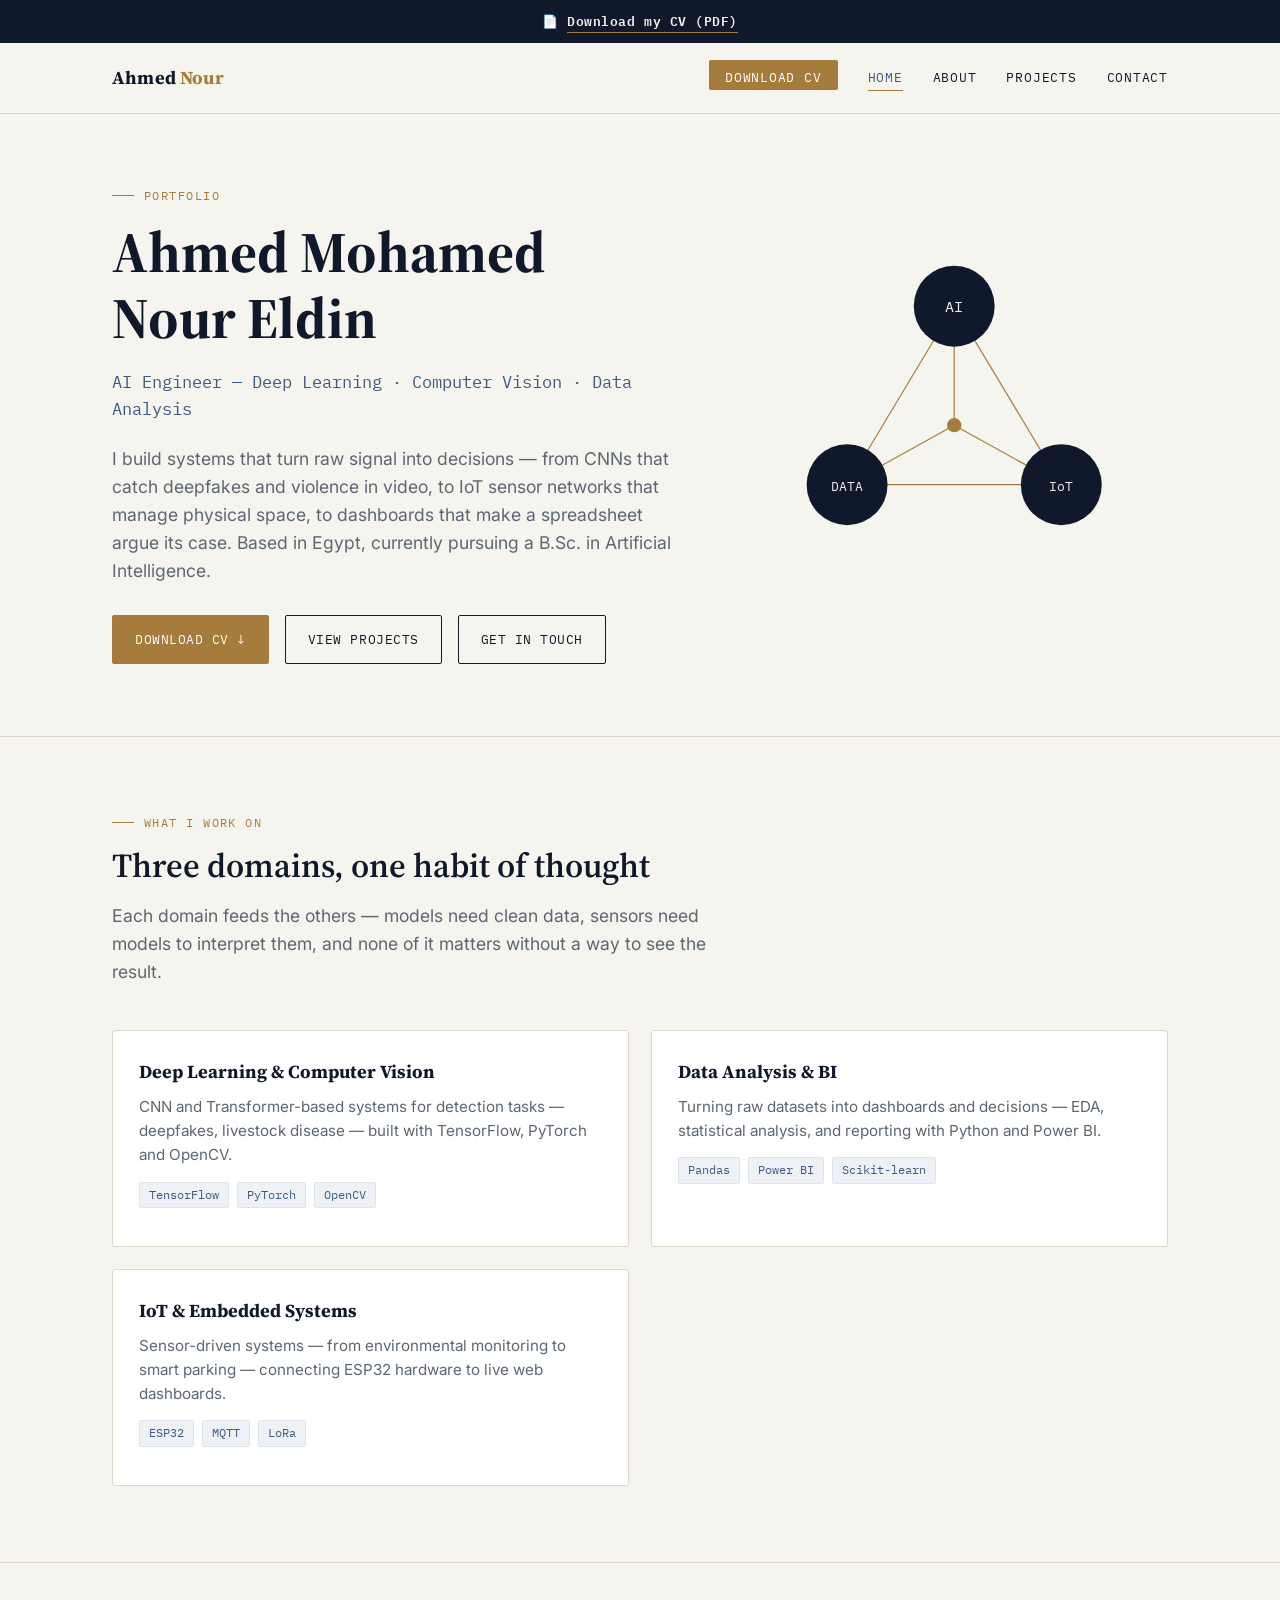
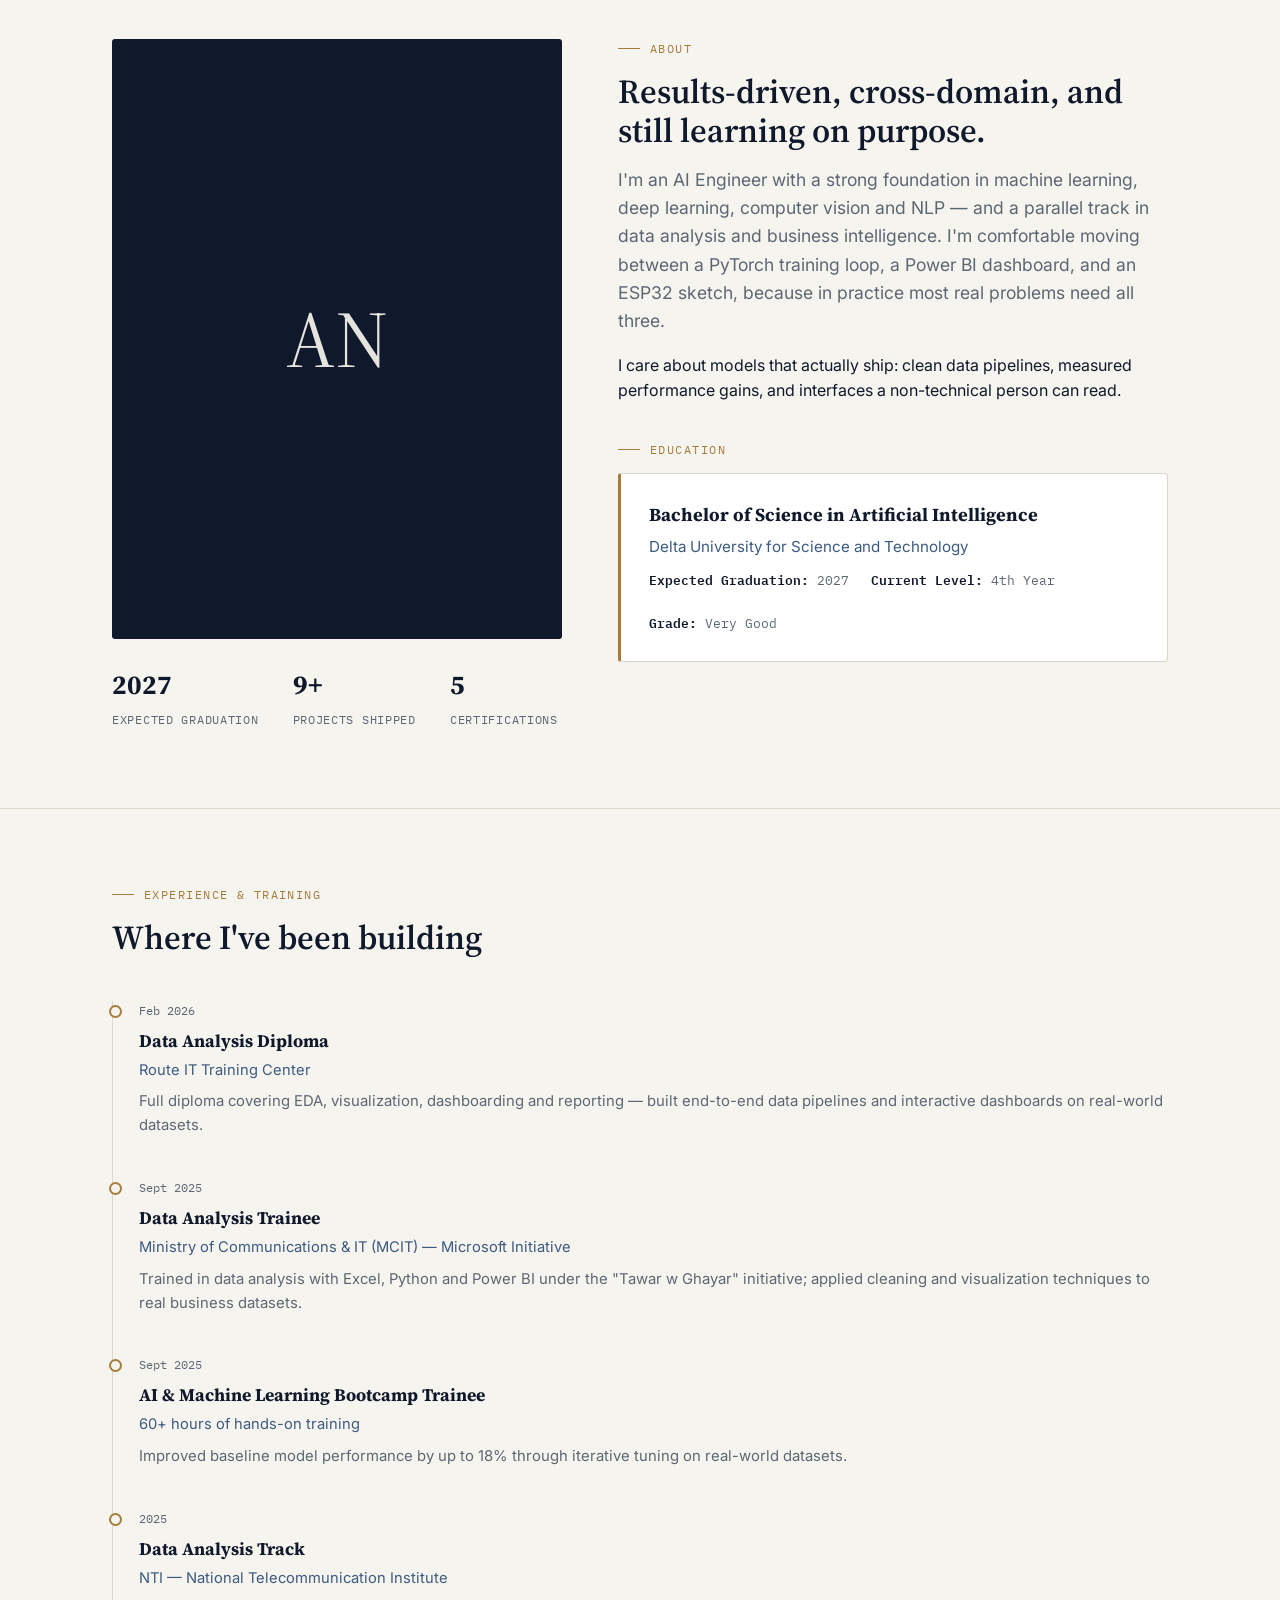
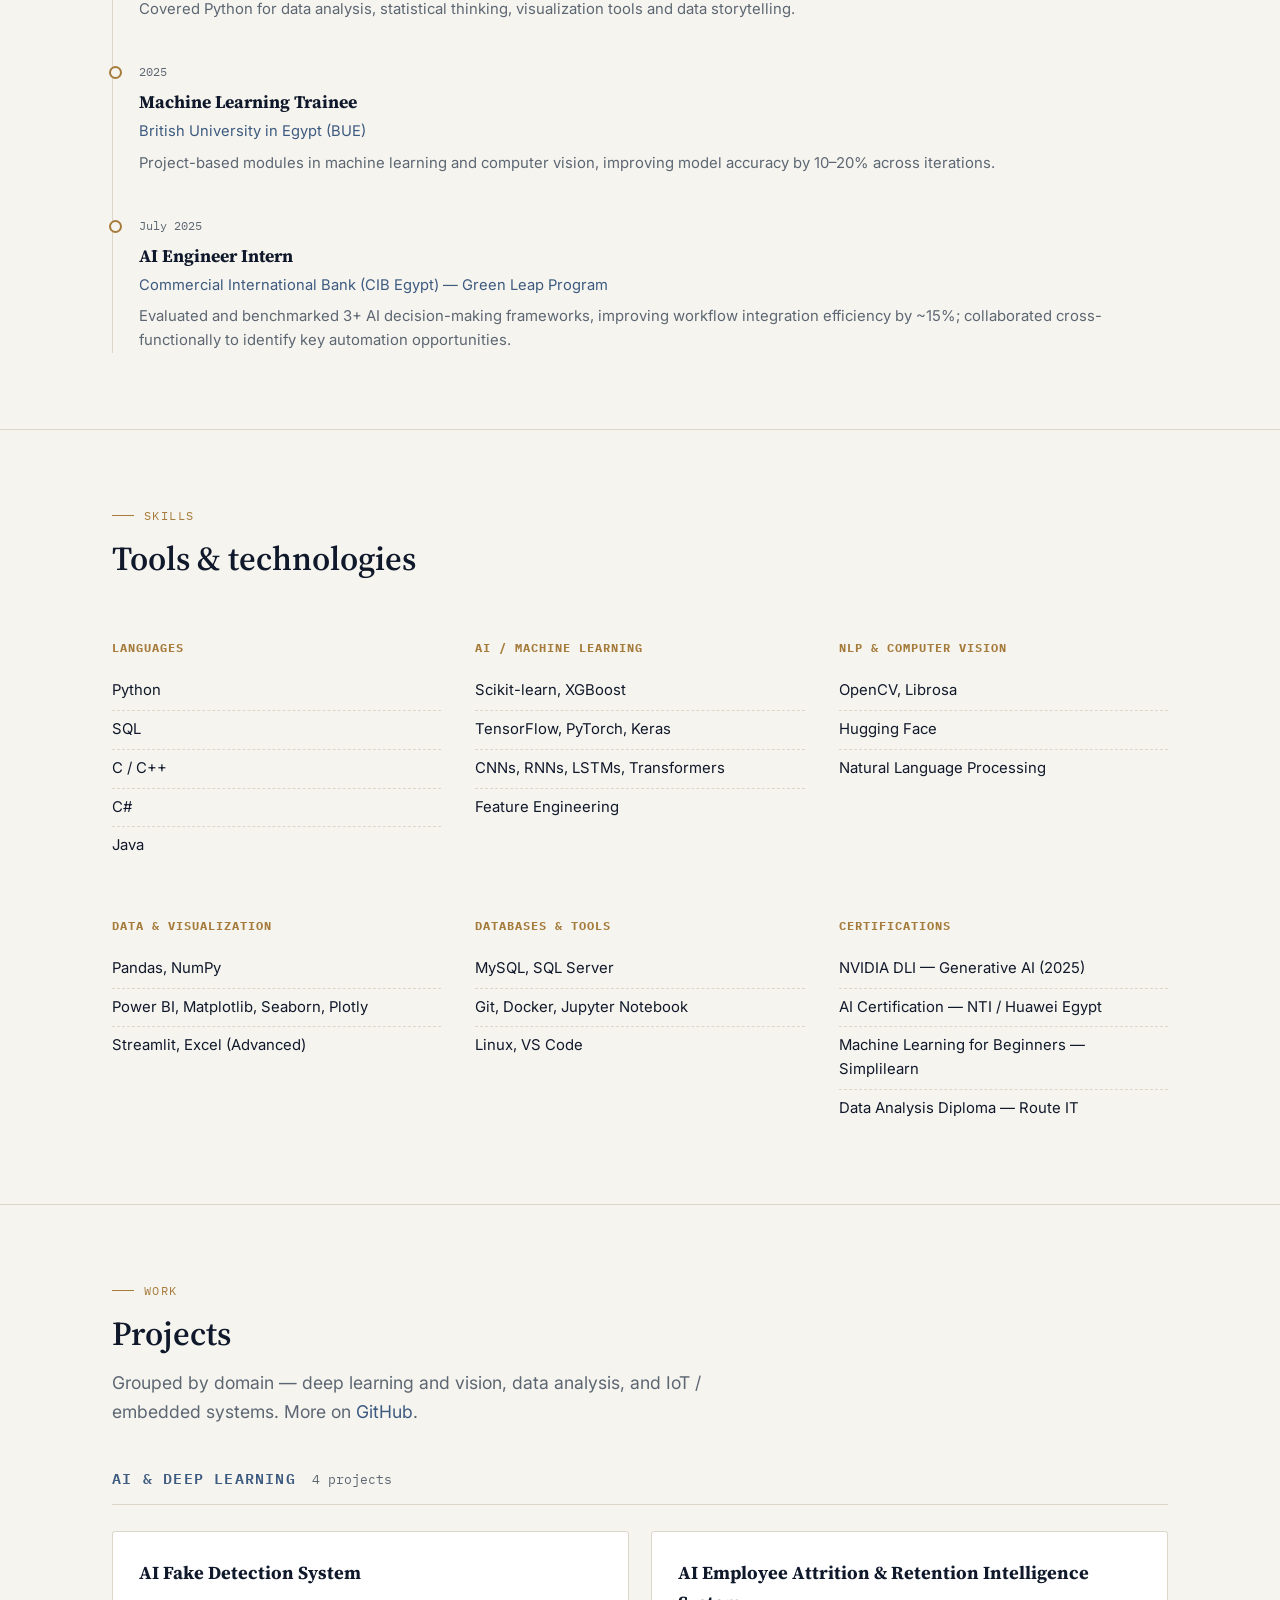
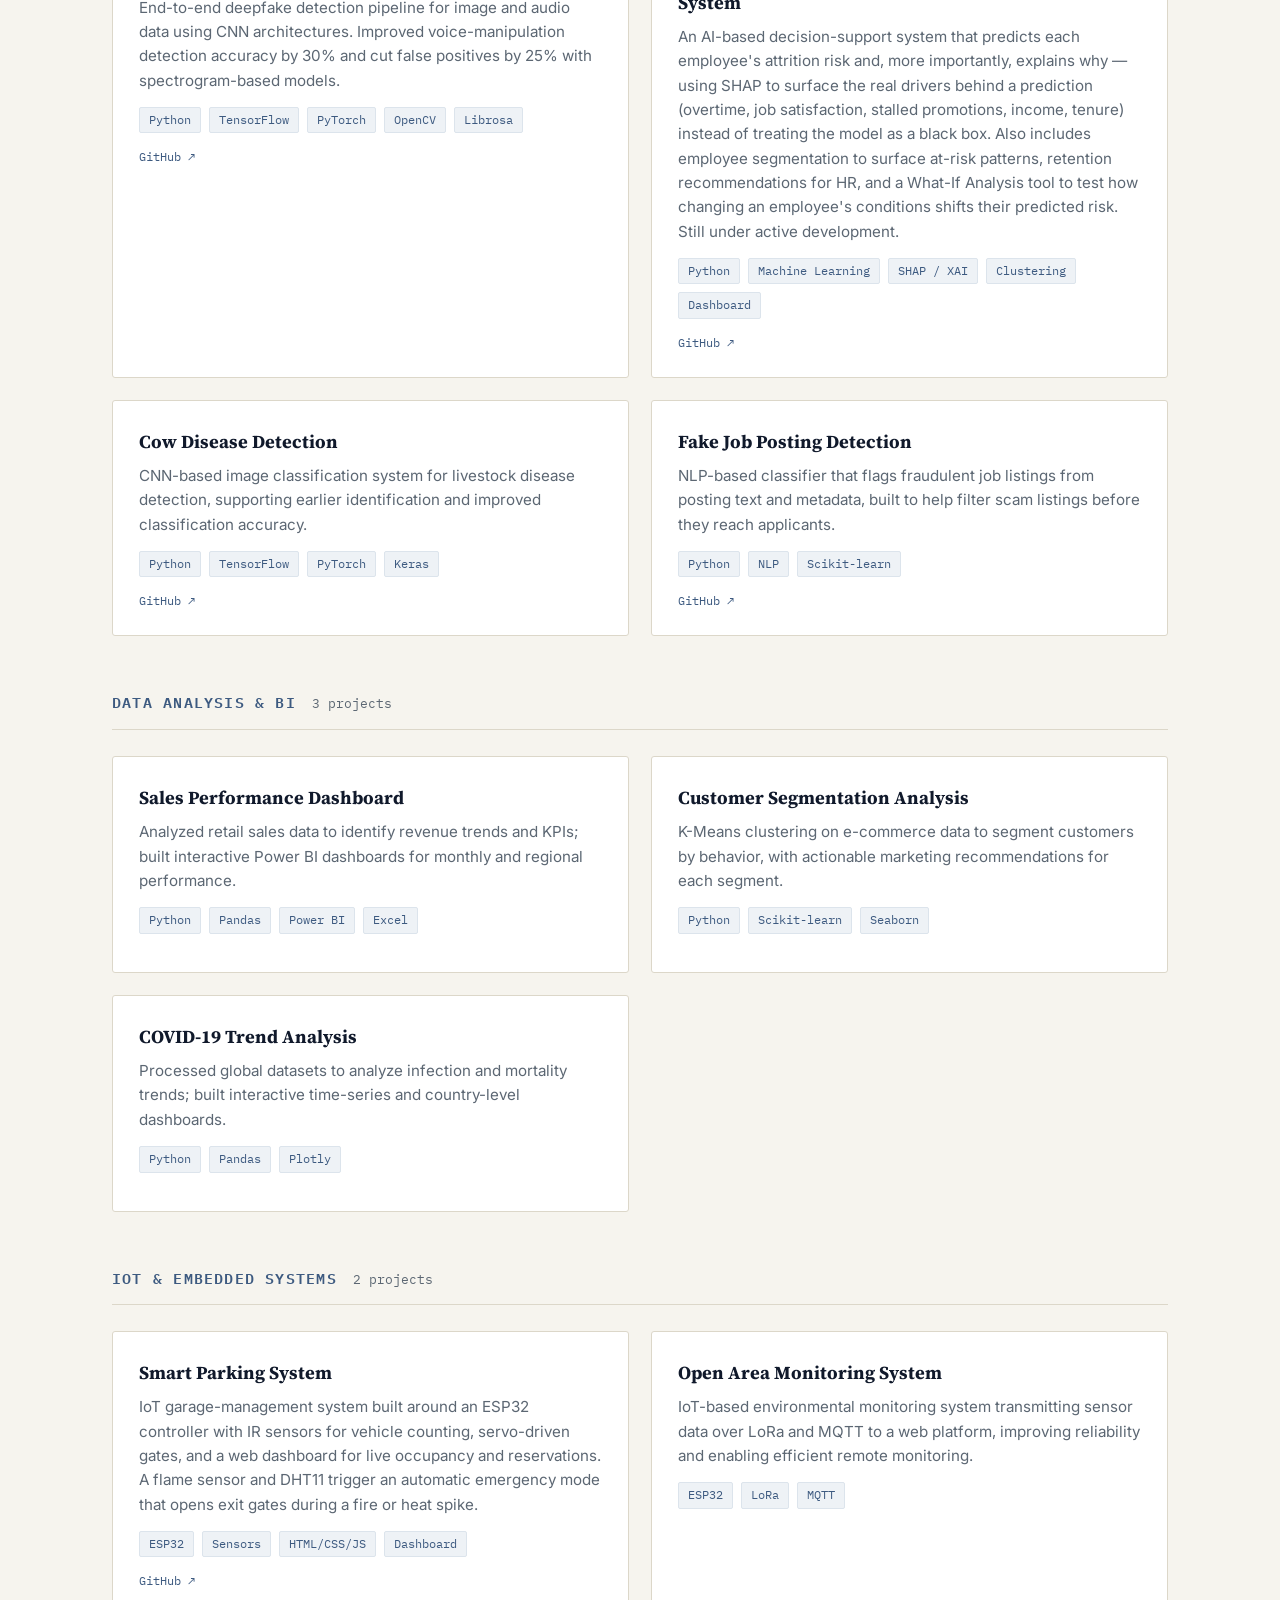
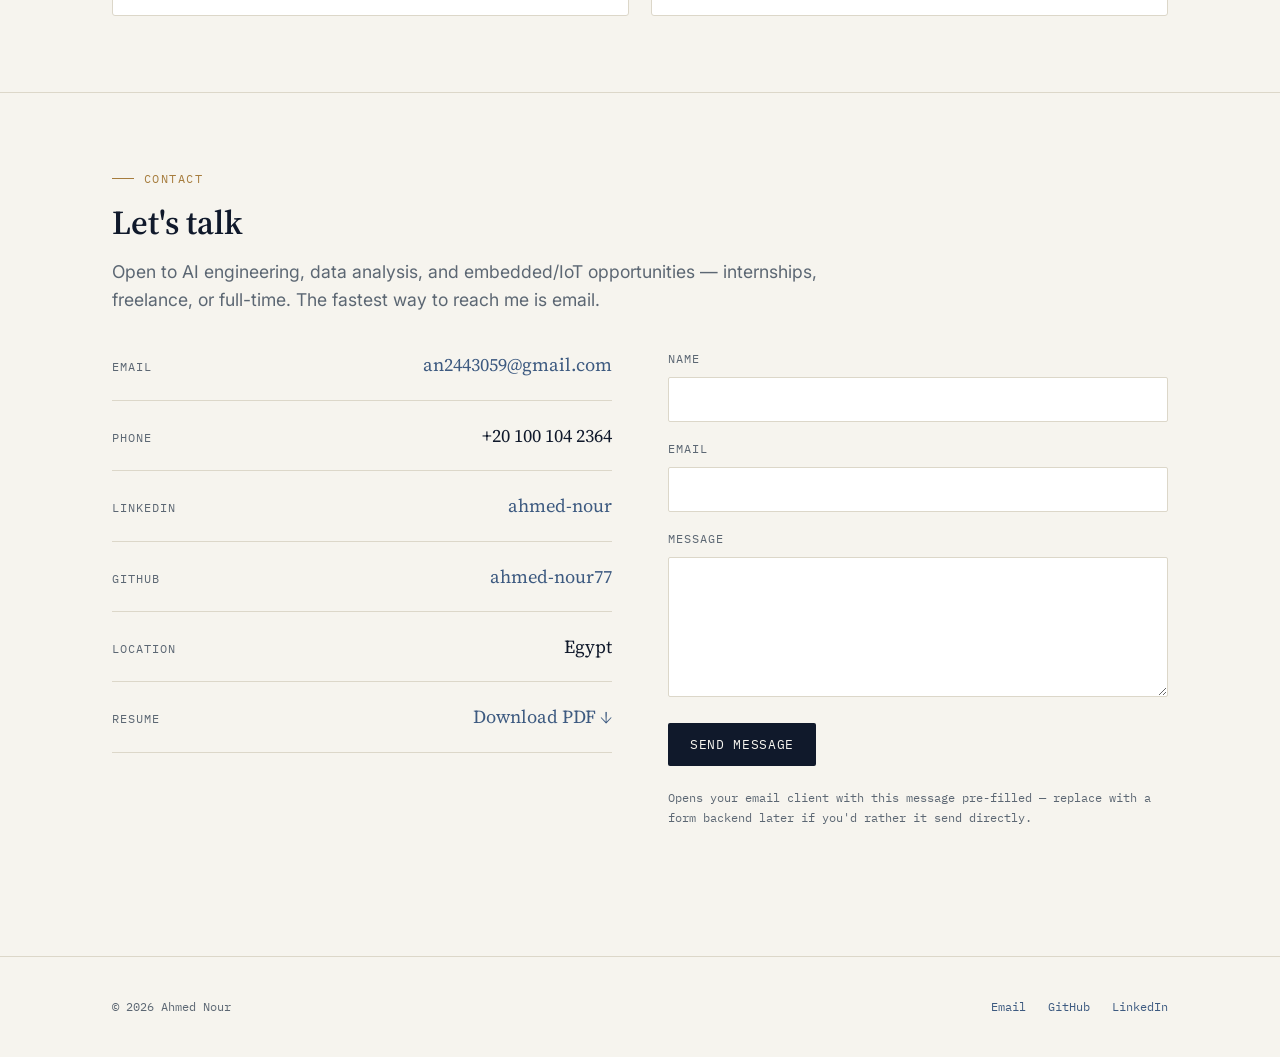
==== commit b3c2764a: "Update portfolio" ====
--- a/portfolio (2).html
+++ b/portfolio (2).html
@@ -161,7 +161,6 @@
       <li><a class="nav-cv" href="Ahmed_Nour_CV.pdf" download>Download CV</a></li>
       <li><a href="#home">Home</a></li>
       <li><a href="#about">About</a></li>
-      <li><a href="#certifications">Certifications</a></li>
       <li><a href="#projects">Projects</a></li>
       <li><a href="#contact">Contact</a></li>
     </ul>
@@ -242,7 +241,7 @@
         <div class="about-photo"><div class="initials">AN</div></div>
         <div class="stat-row">
           <div class="stat"><b>2027</b><span>Expected graduation</span></div>
-          <div class="stat"><b>10+</b><span>Projects shipped</span></div>
+          <div class="stat"><b>9+</b><span>Projects shipped</span></div>
           <div class="stat"><b>5</b><span>Certifications</span></div>
         </div>
       </div>
@@ -287,9 +286,9 @@
         </div>
         <div class="tl-item">
           <span class="tl-date">Sept 2025</span>
-          <h4>Artificial Intelligence Trainee</h4>
-          <span class="org">National Telecommunication Institute (NTI)</span>
-          <p>Completed a 120-hour intensive training program in AI and machine learning — data preprocessing, EDA, feature engineering, and model development. Built multiple classification, regression, and evaluation projects using Python, Scikit-learn, Pandas, NumPy, Flask, and Git.</p>
+          <h4>AI &amp; Machine Learning Bootcamp Trainee</h4>
+          <span class="org">60+ hours of hands-on training</span>
+          <p>Improved baseline model performance by up to 18% through iterative tuning on real-world datasets.</p>
         </div>
         <div class="tl-item">
           <span class="tl-date">2025</span>
@@ -340,63 +339,9 @@
           <h4>Databases &amp; Tools</h4>
           <ul><li>MySQL, SQL Server</li><li>Git, Docker, Jupyter Notebook</li><li>Linux, VS Code</li></ul>
         </div>
-      </div>
-    </div>
-  </section>
-
-  <!-- ================= CERTIFICATIONS ================= -->
-  <section id="certifications">
-    <div class="wrap">
-      <div class="section-head">
-        <div class="eyebrow">Credentials</div>
-        <h2>Certifications</h2>
-        <p class="lede">Formal training and certified coursework across AI, machine learning and data analysis — full certificates on <a href="https://github.com/ahmed-nour77/certificate" target="_blank" rel="noopener">github.com/ahmed-nour77/certificate ↗</a>.</p>
-      </div>
-      <div class="grid">
-        <div class="card">
-          <h4>Data Analysis Diploma</h4>
-          <p>Route IT Training Center — completed 10/2/2026</p>
-          <div class="card-links"><a href="https://github.com/ahmed-nour77/certificate" target="_blank" rel="noopener">Certificate</a></div>
-        </div>
-        <div class="card">
-          <h4>Artificial Intelligence (AI)</h4>
-          <p>NTI / Huawei Egyptian Talent Academy — MCIT, 80 hrs, scored 94.5%</p>
-          <div class="card-links"><a href="https://github.com/ahmed-nour77/certificate" target="_blank" rel="noopener">Certificate</a></div>
-        </div>
-        <div class="card">
-          <h4>Applications of Artificial Intelligence</h4>
-          <p>British University in Egypt (BUE) — School of Continuing Education, Faculty of Engineering</p>
-          <div class="card-links"><a href="https://github.com/ahmed-nour77/certificate" target="_blank" rel="noopener">Certificate</a></div>
-        </div>
-        <div class="card">
-          <h4>CIB Summer Program — The Green Leap</h4>
-          <p>Commercial International Bank (CIB Egypt) — July 2025</p>
-          <div class="card-links"><a href="https://github.com/ahmed-nour77/certificate" target="_blank" rel="noopener">Certificate</a></div>
-        </div>
-        <div class="card">
-          <h4>HCIA-AI V4.0 Course</h4>
-          <p>Huawei ICT Academy — Certificate of Completion</p>
-          <div class="card-links"><a href="https://github.com/ahmed-nour77/certificate" target="_blank" rel="noopener">Certificate</a></div>
-        </div>
-        <div class="card">
-          <h4>Learning Data Analytics: 1 Foundations</h4>
-          <p>LinkedIn Learning</p>
-          <div class="card-links"><a href="https://github.com/ahmed-nour77/certificate" target="_blank" rel="noopener">Certificate</a></div>
-        </div>
-        <div class="card">
-          <h4>Data Analysis Training Course</h4>
-          <p>Microsoft Egypt / MCIT — "Tawar w Ghayar" Initiative</p>
-          <div class="card-links"><a href="https://github.com/ahmed-nour77/certificate" target="_blank" rel="noopener">Certificate</a></div>
-        </div>
-        <div class="card">
-          <h4>ITI_NVIDIA AI</h4>
-          <p>Practical Machine Learning for Data Scientists — ITI </p>
-          <div class="card-links"><a href="https://github.com/ahmed-nour77/certificate" target="_blank" rel="noopener">Certificate</a></div>
-        </div>
-        <div class="card">
-          <h4>AI for All: From Basics to GenAI Practice</h4>
-          <p>NVIDIA Academy — September 2025</p>
-          <div class="card-links"><a href="https://github.com/ahmed-nour77/certificate" target="_blank" rel="noopener">Certificate</a></div>
+        <div class="skill-col">
+          <h4>Certifications</h4>
+          <ul><li>NVIDIA DLI — Generative AI (2025)</li><li>AI Certification — NTI / Huawei Egypt</li><li>Machine Learning for Beginners — Simplilearn</li><li>Data Analysis Diploma — Route IT</li></ul>
         </div>
       </div>
     </div>
@@ -415,18 +360,18 @@
         <div class="domain-head"><h3>AI &amp; Deep Learning</h3><span class="count">4 projects</span></div>
         <div class="grid">
           <div class="card">
-            <h4>Predictive Maintenance System</h4>
-            <p>End-to-end machine learning solution to predict industrial machine failures using sensor data — data preprocessing, EDA, and feature engineering feeding Random Forest, XGBoost, and LightGBM models, evaluated on accuracy, precision, recall, F1-score, and ROC-AUC. Shipped as a Flask web app with maintenance recommendations and SHAP-based explainability.</p>
-            <div class="tags"><span class="tag">Python</span><span class="tag">Random Forest</span><span class="tag">XGBoost</span><span class="tag">LightGBM</span><span class="tag">Flask</span><span class="tag">SHAP</span></div>
-            <div class="card-links"><a href="https://github.com/ahmed-nour77/predictive_maintenance" target="_blank" rel="noopener">GitHub</a><a href="https://github.com/ahmed-nour77/certificate" target="_blank" rel="noopener">Certificate</a></div>
-          </div>
-          <div class="card">
             <h4>AI Fake Detection System</h4>
             <p>End-to-end deepfake detection pipeline for image and audio data using CNN architectures. Improved voice-manipulation detection accuracy by 30% and cut false positives by 25% with spectrogram-based models.</p>
             <div class="tags"><span class="tag">Python</span><span class="tag">TensorFlow</span><span class="tag">PyTorch</span><span class="tag">OpenCV</span><span class="tag">Librosa</span></div>
             <div class="card-links"><a href="https://github.com/ahmed-nour77/AI-Fake-Detection-System" target="_blank" rel="noopener">GitHub</a></div>
           </div>
           <div class="card">
+            <h4>AI Employee Attrition &amp; Retention Intelligence System</h4>
+            <p>An AI-based decision-support system that predicts each employee's attrition risk and, more importantly, explains why — using SHAP to surface the real drivers behind a prediction (overtime, job satisfaction, stalled promotions, income, tenure) instead of treating the model as a black box. Also includes employee segmentation to surface at-risk patterns, retention recommendations for HR, and a What-If Analysis tool to test how changing an employee's conditions shifts their predicted risk. Still under active development.</p>
+            <div class="tags"><span class="tag">Python</span><span class="tag">Machine Learning</span><span class="tag">SHAP / XAI</span><span class="tag">Clustering</span><span class="tag">Dashboard</span></div>
+            <div class="card-links"><a href="https://github.com/ahmed-nour77/AI-Employee-Attrition-Retention-Intelligence-System" target="_blank" rel="noopener">GitHub</a></div>
+          </div>
+          <div class="card">
             <h4>Cow Disease Detection</h4>
             <p>CNN-based image classification system for livestock disease detection, supporting earlier identification and improved classification accuracy.</p>
             <div class="tags"><span class="tag">Python</span><span class="tag">TensorFlow</span><span class="tag">PyTorch</span><span class="tag">Keras</span></div>
@@ -442,7 +387,7 @@
       </div>
 
       <div class="domain">
-        <div class="domain-head"><h3>Data Analysis &amp; BI</h3><span class="count">4 projects</span></div>
+        <div class="domain-head"><h3>Data Analysis &amp; BI</h3><span class="count">3 projects</span></div>
         <div class="grid">
           <div class="card">
             <h4>Sales Performance Dashboard</h4>
@@ -453,11 +398,6 @@
             <h4>Customer Segmentation Analysis</h4>
             <p>K-Means clustering on e-commerce data to segment customers by behavior, with actionable marketing recommendations for each segment.</p>
             <div class="tags"><span class="tag">Python</span><span class="tag">Scikit-learn</span><span class="tag">Seaborn</span></div>
-          </div>
-          <div class="card">
-            <h4>HR Analytics — Employee Attrition Prediction</h4>
-            <p>Identified key attrition drivers via feature importance and built a classification model reaching 87% accuracy, with Power BI reporting for HR stakeholders.</p>
-            <div class="tags"><span class="tag">Python</span><span class="tag">XGBoost</span><span class="tag">Power BI</span></div>
           </div>
           <div class="card">
             <h4>COVID-19 Trend Analysis</h4>
@@ -550,4 +490,4 @@
 });
 </script>
 </body>
-</html>+</html>
